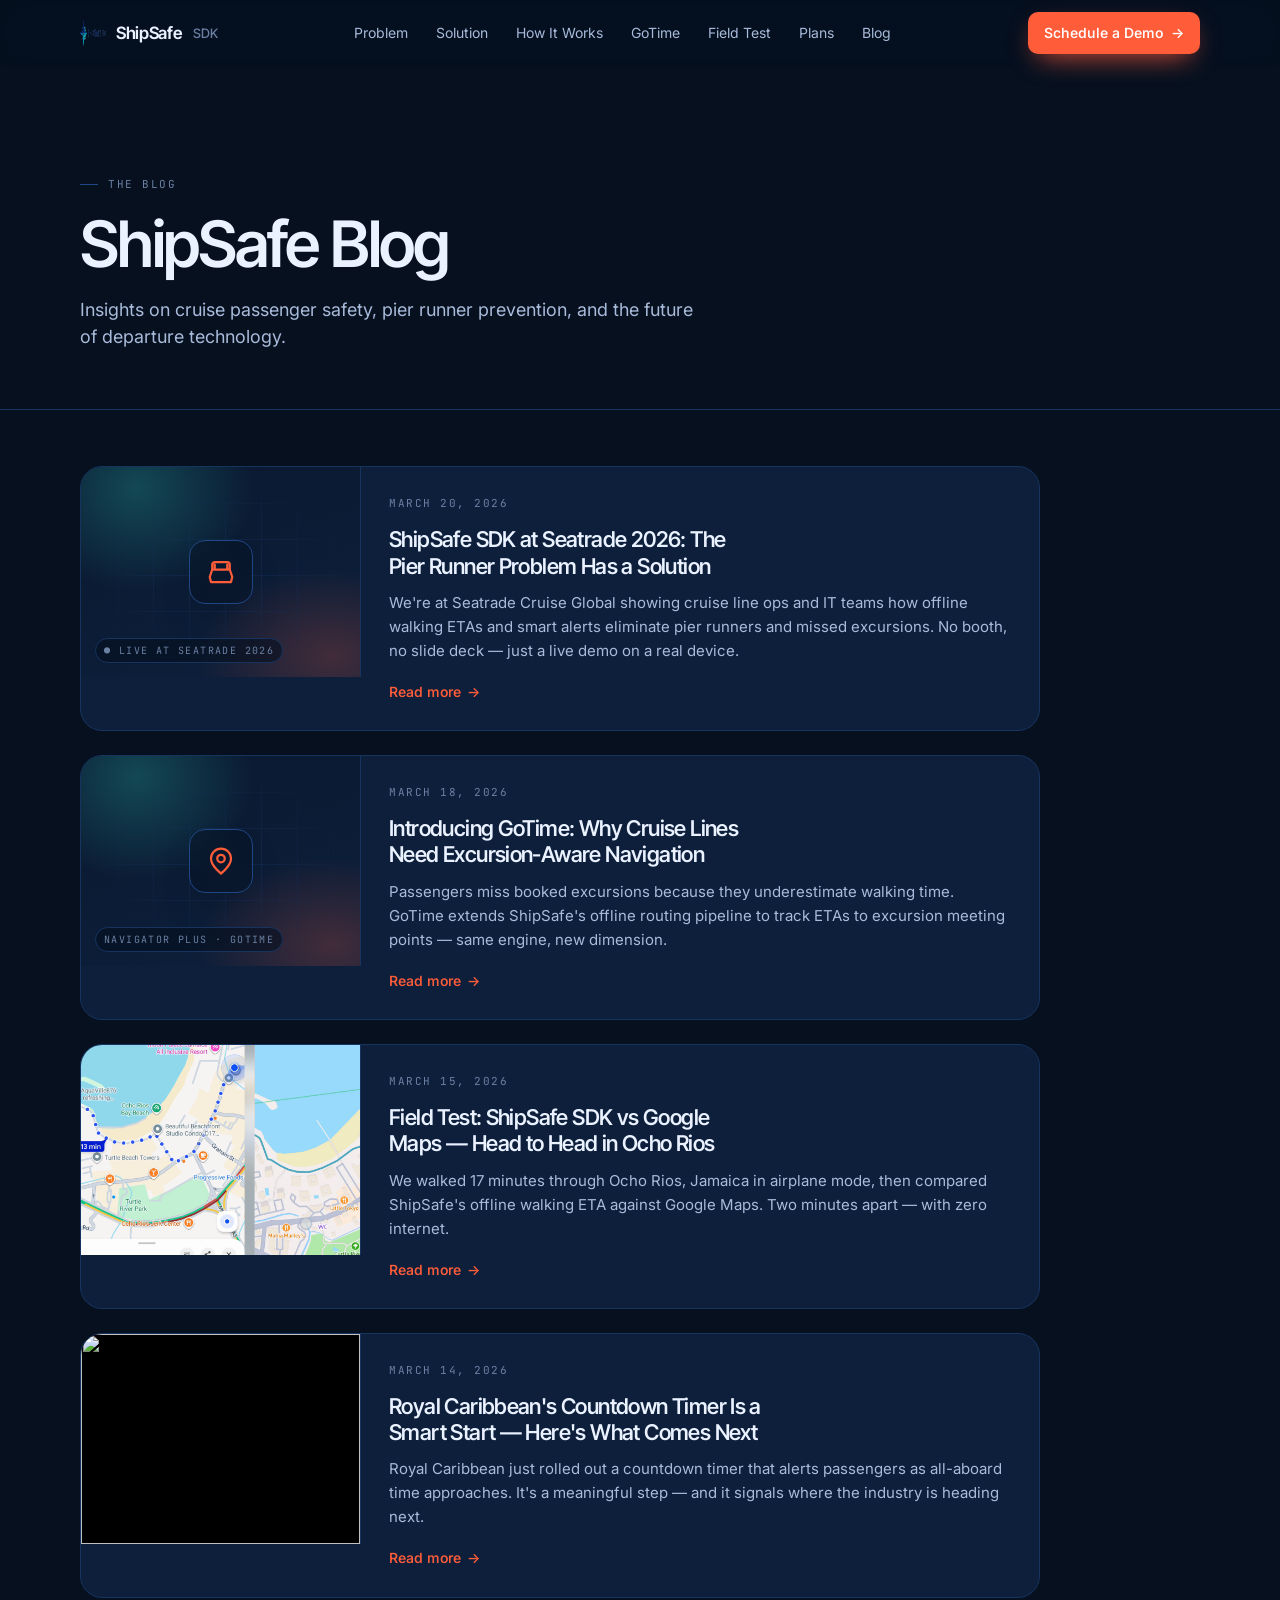
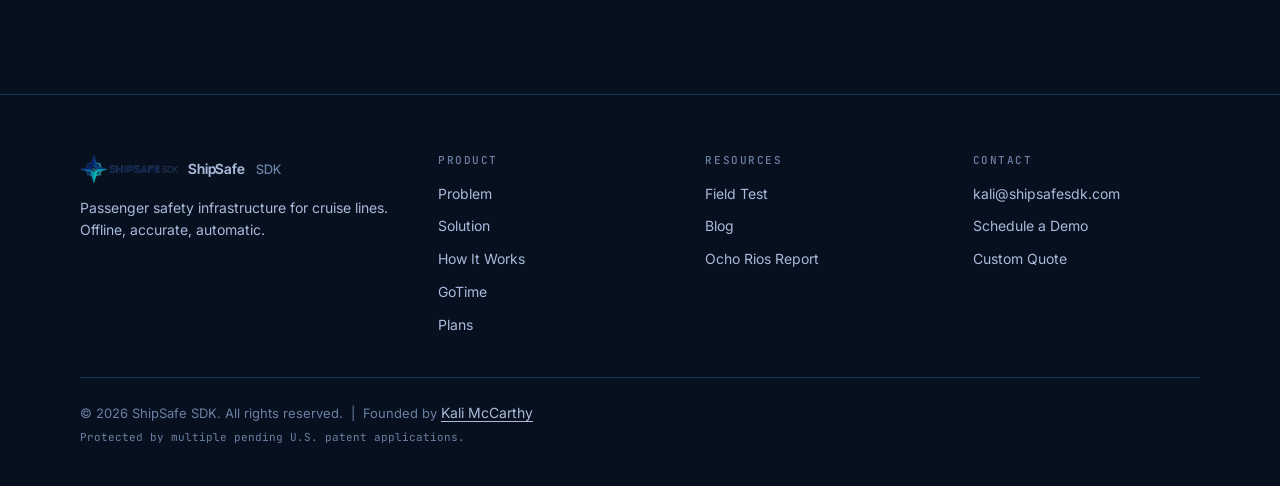
==== blog/index.html @ 8f22c8f9 "Rebrand blog to navy theme + fix post-title contrast Blog index is fully rewritten against the new p" ====
<!DOCTYPE html>
<html lang="en">
<head>
  <meta charset="UTF-8">
  <meta name="viewport" content="width=device-width, initial-scale=1.0">
  <title>Blog — ShipSafe SDK</title>
  <meta name="description" content="Insights on cruise passenger safety, pier runner prevention, and the future of cruise technology from the ShipSafe SDK team.">
  <meta property="og:title" content="ShipSafe SDK Blog">
  <meta property="og:description" content="Insights on cruise passenger safety, pier runner prevention, and the future of cruise technology.">
  <meta property="og:image" content="https://shipsafesdk.com/assets/logo.png">
  <meta property="og:url" content="https://shipsafesdk.com/blog/">
  <meta property="og:type" content="website">
  <meta property="og:site_name" content="ShipSafe SDK">
  <link rel="canonical" href="https://shipsafesdk.com/blog/">
  <meta name="robots" content="index, follow">
  <meta name="theme-color" content="#06101f">
  <link rel="icon" type="image/svg+xml" href="/assets/favicon.svg">
  <link rel="icon" type="image/png" href="/assets/favicon.png">
  <link rel="preconnect" href="https://fonts.googleapis.com">
  <link rel="preconnect" href="https://fonts.gstatic.com" crossorigin>
  <link href="https://fonts.googleapis.com/css2?family=Inter+Tight:wght@400;500;560;580;620&family=Inter:wght@400;450;500;550;600&family=JetBrains+Mono:wght@400;500&display=swap" rel="stylesheet">
  <link rel="stylesheet" href="/css/styles.css">
  <style>
    .blog-hero {
      padding: 100px 0 40px;
      border-bottom: 1px solid var(--border);
    }
    .blog-hero h1 { font-size: clamp(40px, 5vw, 64px); margin-bottom: 16px; }
    .blog-hero p { font-size: 18px; color: var(--ink-dim); max-width: 56ch; }

    .blog-grid { padding: 56px 0 96px; }
    .blog-list {
      display: flex;
      flex-direction: column;
      gap: 24px;
      max-width: 960px;
    }

    .blog-card {
      display: grid;
      grid-template-columns: 280px 1fr;
      gap: 28px;
      background: var(--bg-card);
      border: 1px solid var(--border);
      border-radius: var(--radius-xl);
      overflow: hidden;
      transition: border-color .25s ease, transform .25s ease, background .25s ease;
    }
    .blog-card:hover {
      border-color: var(--border-strong);
      background: var(--bg-card-hover);
      transform: translateY(-2px);
    }
    .blog-card-media {
      position: relative;
      aspect-ratio: 4/3;
      background: #000;
      overflow: hidden;
      border-right: 1px solid var(--border);
    }
    .blog-card-media img {
      width: 100%; height: 100%;
      object-fit: cover;
      object-position: center;
      display: block;
      transition: transform .35s ease;
    }
    .blog-card:hover .blog-card-media img { transform: scale(1.04); }

    .blog-card-media.placeholder {
      background:
        radial-gradient(60% 70% at 20% 10%, color-mix(in oklab, var(--teal) 25%, transparent), transparent 70%),
        radial-gradient(70% 60% at 90% 90%, color-mix(in oklab, var(--accent) 22%, transparent), transparent 70%),
        linear-gradient(160deg, var(--bg-elev) 0%, var(--bg-card) 100%);
      display: grid;
      place-items: center;
    }
    .blog-card-media.placeholder::before {
      content: "";
      position: absolute; inset: 0;
      background-image:
        linear-gradient(var(--border) 1px, transparent 1px),
        linear-gradient(90deg, var(--border) 1px, transparent 1px);
      background-size: 36px 36px;
      mask-image: radial-gradient(ellipse at center, #000 20%, transparent 70%);
      -webkit-mask-image: radial-gradient(ellipse at center, #000 20%, transparent 70%);
      opacity: .4;
    }
    .blog-card-media.placeholder .glyph {
      position: relative;
      width: 64px; height: 64px;
      border-radius: 16px;
      background: color-mix(in oklab, var(--bg) 40%, transparent);
      border: 1px solid var(--border-strong);
      color: var(--accent);
      display: grid; place-items: center;
      backdrop-filter: blur(8px);
      box-shadow: 0 20px 40px -20px rgba(0,0,0,.5);
    }
    .blog-card-media.placeholder .tag {
      position: absolute;
      bottom: 14px; left: 14px;
      font-family: var(--font-mono);
      font-size: 10px;
      letter-spacing: .14em;
      text-transform: uppercase;
      color: var(--ink-mute);
      background: color-mix(in oklab, var(--bg) 60%, transparent);
      padding: 4px 8px;
      border-radius: 999px;
      border: 1px solid var(--border);
      backdrop-filter: blur(6px);
    }

    .blog-card-body {
      padding: 28px 32px 28px 0;
      display: flex;
      flex-direction: column;
    }
    .blog-card-date {
      font-family: var(--font-mono);
      font-size: 11px;
      letter-spacing: .14em;
      text-transform: uppercase;
      color: var(--ink-mute);
      margin-bottom: 14px;
    }
    .blog-card h2 {
      font-size: clamp(20px, 1.7vw, 24px);
      line-height: 1.2;
      margin: 0 0 12px;
      color: var(--ink);
    }
    .blog-card h2 a {
      color: inherit;
      transition: color .15s ease;
    }
    .blog-card:hover h2 a { color: var(--ink); }
    .blog-card p {
      font-size: 15px;
      color: var(--ink-dim);
      line-height: 1.6;
      margin: 0 0 18px;
      flex: 1;
    }
    .read-more {
      display: inline-flex;
      align-items: center;
      gap: 6px;
      font-size: 14px;
      font-weight: 550;
      color: var(--accent);
      transition: gap .2s ease;
    }
    .read-more:hover { gap: 10px; }
    .read-more .arrow { transition: transform .2s; }
    .read-more:hover .arrow { transform: translateX(3px); }

    @media (max-width: 720px) {
      .blog-card { grid-template-columns: 1fr; gap: 0; }
      .blog-card-media { border-right: 0; border-bottom: 1px solid var(--border); aspect-ratio: 16/9; }
      .blog-card-body { padding: 24px; }
    }
  </style>
</head>
<body>

  <!-- Navbar -->
  <header class="nav" id="navbar">
    <div class="container nav-inner">
      <a href="/" class="brand">
        <img src="/assets/logo.png" alt="ShipSafe SDK">
        <span>ShipSafe</span><span class="sdk-tag">SDK</span>
      </a>
      <nav class="nav-links" id="navLinks">
        <a href="/#problem">Problem</a>
        <a href="/#solution">Solution</a>
        <a href="/#how-it-works">How It Works</a>
        <a href="/#gotime">GoTime</a>
        <a href="/#field-test">Field Test</a>
        <a href="/#plans">Plans</a>
        <a href="/blog/">Blog</a>
      </nav>
      <a class="btn accent nav-cta" href="mailto:kali@shipsafesdk.com?subject=ShipSafe%20SDK%20Demo%20Request">
        Schedule a Demo <span class="arrow">→</span>
      </a>
      <button class="hamburger" id="hamburger" aria-label="Toggle menu">
        <span></span><span></span><span></span>
      </button>
    </div>
  </header>

  <!-- Blog Hero -->
  <section class="blog-hero">
    <div class="container">
      <div class="eyebrow">The Blog</div>
      <h1 style="margin-top:18px;">ShipSafe Blog</h1>
      <p>Insights on cruise passenger safety, pier runner prevention, and the future of departure technology.</p>
    </div>
  </section>

  <!-- Blog Posts -->
  <section class="blog-grid">
    <div class="container">
      <div class="blog-list">

        <!-- Post 4: Seatrade -->
        <article class="blog-card">
          <a href="/blog/2026-03-20-shipsafe-at-seatrade/" class="blog-card-media placeholder" aria-hidden="true">
            <div class="glyph">
              <svg width="30" height="30" viewBox="0 0 24 24" fill="none" stroke="currentColor" stroke-width="1.8" stroke-linecap="round" stroke-linejoin="round">
                <path d="M3 16l2-6h14l2 6M5 10V6a2 2 0 012-2h10a2 2 0 012 2v4M3 16l1 4h16l1-4M7 10v-4M17 10v-4"/>
              </svg>
            </div>
            <span class="tag">● Live at Seatrade 2026</span>
          </a>
          <div class="blog-card-body">
            <div class="blog-card-date">March 20, 2026</div>
            <h2><a href="/blog/2026-03-20-shipsafe-at-seatrade/">ShipSafe SDK at Seatrade 2026: The Pier Runner Problem Has a Solution</a></h2>
            <p>We're at Seatrade Cruise Global showing cruise line ops and IT teams how offline walking ETAs and smart alerts eliminate pier runners and missed excursions. No booth, no slide deck — just a live demo on a real device.</p>
            <a href="/blog/2026-03-20-shipsafe-at-seatrade/" class="read-more">Read more <span class="arrow">→</span></a>
          </div>
        </article>

        <!-- Post 3: GoTime -->
        <article class="blog-card">
          <a href="/blog/2026-03-18-introducing-gotime/" class="blog-card-media placeholder" aria-hidden="true">
            <div class="glyph">
              <svg width="30" height="30" viewBox="0 0 24 24" fill="none" stroke="currentColor" stroke-width="1.8" stroke-linecap="round" stroke-linejoin="round">
                <circle cx="12" cy="10" r="3"/>
                <path d="M12 2a8 8 0 00-8 8c0 6 8 12 8 12s8-6 8-12a8 8 0 00-8-8z"/>
              </svg>
            </div>
            <span class="tag">Navigator Plus · GoTime</span>
          </a>
          <div class="blog-card-body">
            <div class="blog-card-date">March 18, 2026</div>
            <h2><a href="/blog/2026-03-18-introducing-gotime/">Introducing GoTime: Why Cruise Lines Need Excursion-Aware Navigation</a></h2>
            <p>Passengers miss booked excursions because they underestimate walking time. GoTime extends ShipSafe's offline routing pipeline to track ETAs to excursion meeting points — same engine, new dimension.</p>
            <a href="/blog/2026-03-18-introducing-gotime/" class="read-more">Read more <span class="arrow">→</span></a>
          </div>
        </article>

        <!-- Post 2: Ocho Rios Field Test -->
        <article class="blog-card">
          <a href="/blog/2026-03-15-field-test-ocho-rios/" class="blog-card-media" aria-hidden="true">
            <img src="/assets/field-test/side_by_side_comparison.png" alt="" loading="lazy">
          </a>
          <div class="blog-card-body">
            <div class="blog-card-date">March 15, 2026</div>
            <h2><a href="/blog/2026-03-15-field-test-ocho-rios/">Field Test: ShipSafe SDK vs Google Maps — Head to Head in Ocho Rios</a></h2>
            <p>We walked 17 minutes through Ocho Rios, Jamaica in airplane mode, then compared ShipSafe's offline walking ETA against Google Maps. Two minutes apart — with zero internet.</p>
            <a href="/blog/2026-03-15-field-test-ocho-rios/" class="read-more">Read more <span class="arrow">→</span></a>
          </div>
        </article>

        <!-- Post 1: Royal Caribbean -->
        <article class="blog-card">
          <a href="/blog/2026-03-14-royal-caribbean-countdown-timer/" class="blog-card-media" aria-hidden="true">
            <img src="/blog/2026-03-14-royal-caribbean-countdown-timer/Shipsafe_Royal_Caribbean_Blog.png" alt="" loading="lazy">
          </a>
          <div class="blog-card-body">
            <div class="blog-card-date">March 14, 2026</div>
            <h2><a href="/blog/2026-03-14-royal-caribbean-countdown-timer/">Royal Caribbean's Countdown Timer Is a Smart Start — Here's What Comes Next</a></h2>
            <p>Royal Caribbean just rolled out a countdown timer that alerts passengers as all-aboard time approaches. It's a meaningful step — and it signals where the industry is heading next.</p>
            <a href="/blog/2026-03-14-royal-caribbean-countdown-timer/" class="read-more">Read more <span class="arrow">→</span></a>
          </div>
        </article>

      </div>
    </div>
  </section>

  <!-- Footer -->
  <footer class="footer">
    <div class="container">
      <div class="footer-inner">
        <div class="footer-brand">
          <a class="brand" href="/">
            <img src="/assets/logo.png" alt="ShipSafe SDK">
            <span>ShipSafe</span><span class="sdk-tag">SDK</span>
          </a>
          <p>Passenger safety infrastructure for cruise lines. Offline, accurate, automatic.</p>
        </div>
        <div>
          <h4>Product</h4>
          <ul>
            <li><a href="/#problem">Problem</a></li>
            <li><a href="/#solution">Solution</a></li>
            <li><a href="/#how-it-works">How It Works</a></li>
            <li><a href="/#gotime">GoTime</a></li>
            <li><a href="/#plans">Plans</a></li>
          </ul>
        </div>
        <div>
          <h4>Resources</h4>
          <ul>
            <li><a href="/#field-test">Field Test</a></li>
            <li><a href="/blog/">Blog</a></li>
            <li><a href="/blog/2026-03-15-field-test-ocho-rios/">Ocho Rios Report</a></li>
          </ul>
        </div>
        <div>
          <h4>Contact</h4>
          <ul>
            <li><a href="mailto:kali@shipsafesdk.com">kali@shipsafesdk.com</a></li>
            <li><a href="mailto:kali@shipsafesdk.com?subject=ShipSafe%20SDK%20Demo%20Request">Schedule a Demo</a></li>
            <li><a href="mailto:kali@shipsafesdk.com?subject=ShipSafe%20SDK%20Custom%20Quote%20Request">Custom Quote</a></li>
          </ul>
        </div>
      </div>
      <div class="footer-bottom">
        <span>© 2026 ShipSafe SDK. All rights reserved. &nbsp;|&nbsp; Founded by <a href="mailto:kali@shipsafesdk.com" style="color:var(--ink-dim); text-decoration:underline; text-underline-offset:3px;">Kali McCarthy</a></span>
        <span class="mono" style="font-size:11px;">Protected by multiple pending U.S. patent applications.</span>
      </div>
    </div>
  </footer>

  <script>
    const hamburger = document.getElementById('hamburger');
    const navLinks = document.getElementById('navLinks');
    if (hamburger) {
      hamburger.addEventListener('click', () => {
        hamburger.classList.toggle('active');
        navLinks.classList.toggle('open');
      });
    }
    const nav = document.getElementById('navbar');
    window.addEventListener('scroll', () => {
      if (nav) nav.classList.toggle('scrolled', window.scrollY > 8);
    }, { passive: true });
  </script>
</body>
</html>
---- css/styles.css ----
/* ============================================
   ShipSafe SDK — navy theme, single production palette
   ============================================ */

:root {
  --bg: #06101f;
  --bg-elev: #0a1930;
  --bg-card: #0d1f3b;
  --bg-card-hover: #10264a;
  --border: #173461;
  --border-strong: #1f4784;
  --ink: #eaf1ff;
  --ink-dim: #a9bbda;
  --ink-mute: #6b80a3;
  --accent: #ff5c3a;
  --accent-soft: #ff5c3a22;
  --navy: #0b1f3a;
  --navy-2: #123563;
  --teal: #2dd4bf;
  --teal-2: #0d9488;
  --good: #84cc16;
  --warn: #facc15;
  --bad:  #ef4444;

  --radius-sm: 6px;
  --radius: 10px;
  --radius-lg: 16px;
  --radius-xl: 22px;

  --container: 1200px;
  --gutter: clamp(20px, 4vw, 40px);

  --font-display: 'Inter Tight', Inter, system-ui, sans-serif;
  --font-ui: 'Inter', system-ui, -apple-system, sans-serif;
  --font-mono: 'JetBrains Mono', ui-monospace, Menlo, monospace;
}

*, *::before, *::after { box-sizing: border-box; }
html, body { margin: 0; padding: 0; }
html { scroll-behavior: smooth; }

body {
  font-family: var(--font-ui);
  background: var(--bg);
  color: var(--ink);
  font-size: 16px;
  line-height: 1.55;
  -webkit-font-smoothing: antialiased;
  text-rendering: optimizeLegibility;
  overflow-x: hidden;
}

img { max-width: 100%; display: block; }
a { color: inherit; text-decoration: none; }
button { font: inherit; cursor: pointer; border: 0; background: none; color: inherit; }

.container {
  max-width: var(--container);
  margin: 0 auto;
  padding: 0 var(--gutter);
}

/* ========== Typography ========== */
.eyebrow {
  font-family: var(--font-mono);
  font-size: 11px;
  letter-spacing: 0.14em;
  text-transform: uppercase;
  color: var(--ink-mute);
  display: inline-flex;
  align-items: center;
  gap: 10px;
}
.eyebrow::before {
  content: "";
  width: 18px;
  height: 1px;
  background: var(--border-strong);
}

h1, h2, h3, h4 {
  font-family: var(--font-display);
  font-weight: 560;
  letter-spacing: -0.02em;
  margin: 0;
  line-height: 1.04;
  text-wrap: balance;
  color: var(--ink);
}
h1 { font-size: clamp(40px, 5.6vw, 78px); letter-spacing: -0.035em; font-weight: 580; }
h2 { font-size: clamp(32px, 3.8vw, 52px); letter-spacing: -0.028em; }
h3 { font-size: clamp(20px, 1.8vw, 24px); letter-spacing: -0.015em; font-weight: 560; }
p  { color: var(--ink-dim); }

.mono { font-family: var(--font-mono); }

/* ========== Nav ========== */
.nav {
  position: sticky; top: 0;
  z-index: 100;
  background: color-mix(in oklab, var(--bg) 80%, transparent);
  backdrop-filter: saturate(1.4) blur(14px);
  -webkit-backdrop-filter: saturate(1.4) blur(14px);
  border-bottom: 1px solid transparent;
  transition: border-color .25s;
}
.nav.scrolled { border-bottom-color: var(--border); }
.nav-inner {
  display: flex; align-items: center; justify-content: space-between;
  height: 66px;
  gap: 24px;
}
.brand {
  display: flex; align-items: center; gap: 10px;
  font-family: var(--font-display);
  font-weight: 620;
  letter-spacing: -0.02em;
  font-size: 17px;
  color: var(--ink);
}
.brand img { width: 26px; height: 26px; }
.brand .sdk-tag {
  color: var(--ink-mute);
  font-weight: 500;
  font-size: 13px;
  padding-left: 2px;
}
.nav-links {
  display: flex; align-items: center; gap: 28px;
  font-size: 14px;
  color: var(--ink-dim);
}
.nav-links a { transition: color .15s; }
.nav-links a:hover { color: var(--ink); }

/* Hamburger */
.hamburger {
  display: none;
  flex-direction: column;
  gap: 5px;
  padding: 4px;
  z-index: 1001;
}
.hamburger span {
  display: block;
  width: 24px;
  height: 2px;
  background: var(--ink);
  transition: all 0.3s ease;
}
.hamburger.active span:nth-child(1) { transform: rotate(45deg) translate(5px, 5px); }
.hamburger.active span:nth-child(2) { opacity: 0; }
.hamburger.active span:nth-child(3) { transform: rotate(-45deg) translate(5px, -5px); }

@media (max-width: 820px) {
  .nav-links {
    position: fixed;
    top: 0;
    right: -100%;
    width: 280px;
    height: 100vh;
    background: var(--bg-elev);
    border-left: 1px solid var(--border);
    flex-direction: column;
    align-items: flex-start;
    padding: 80px 28px 32px;
    gap: 22px;
    transition: right 0.3s ease;
    z-index: 1001;
    font-size: 17px;
  }
  .nav-links.open { right: 0; }
  .nav-cta { display: none; }
  .hamburger { display: flex; }
}

/* Button */
.btn {
  display: inline-flex; align-items: center; gap: 8px;
  padding: 10px 16px;
  border-radius: var(--radius);
  font-size: 14px;
  font-weight: 550;
  background: var(--ink);
  color: var(--bg);
  transition: transform .15s, box-shadow .15s, background .15s;
  white-space: nowrap;
}
.btn:hover { transform: translateY(-1px); }
.btn.accent {
  background: var(--accent);
  color: #fff;
  box-shadow: 0 10px 28px -10px var(--accent);
}
.btn.accent:hover { box-shadow: 0 14px 36px -12px var(--accent); }
.btn.ghost {
  background: transparent;
  color: var(--ink);
  border: 1px solid var(--border-strong);
}
.btn.ghost:hover { background: var(--bg-card); }
.btn.lg { padding: 14px 22px; font-size: 15px; border-radius: 12px; }
.btn .arrow { transition: transform .2s; }
.btn:hover .arrow { transform: translateX(3px); }

/* ========== Hero ========== */
.hero {
  position: relative;
  padding: 80px 0 100px;
  overflow: hidden;
}
.hero-bg {
  position: absolute; inset: 0;
  pointer-events: none;
  z-index: 0;
  overflow: hidden;
}
.hero-bg::before {
  content: "";
  position: absolute;
  inset: -20%;
  background:
    radial-gradient(60% 50% at 80% 20%, color-mix(in oklab, var(--accent) 18%, transparent), transparent 70%),
    radial-gradient(50% 60% at 10% 80%, color-mix(in oklab, var(--teal) 14%, transparent), transparent 70%);
  filter: blur(10px);
  opacity: .7;
}
.hero-bg .grid {
  position: absolute; inset: 0;
  background-image:
    linear-gradient(var(--border) 1px, transparent 1px),
    linear-gradient(90deg, var(--border) 1px, transparent 1px);
  background-size: 72px 72px;
  mask-image: radial-gradient(ellipse at center, #000 20%, transparent 70%);
  -webkit-mask-image: radial-gradient(ellipse at center, #000 20%, transparent 70%);
  opacity: .45;
}

.hero-inner {
  position: relative; z-index: 1;
  display: grid;
  grid-template-columns: 1.05fr 1fr;
  gap: 60px;
  align-items: center;
}
@media (max-width: 960px) {
  .hero-inner { grid-template-columns: 1fr; gap: 40px; }
}

.hero h1 .accent-word { color: var(--accent); }
.hero h1 .gradient-word {
  background: linear-gradient(92deg, var(--ink), color-mix(in oklab, var(--ink) 55%, var(--accent)));
  -webkit-background-clip: text;
  background-clip: text;
  color: transparent;
}
.hero-sub {
  font-size: clamp(16px, 1.3vw, 18px);
  color: var(--ink-dim);
  margin: 22px 0 32px;
  max-width: 52ch;
}
.hero-cta {
  display: flex; gap: 12px; flex-wrap: wrap;
}
.hero-meta {
  margin-top: 32px;
  display: flex; align-items: center; gap: 18px;
  font-size: 13px;
  color: var(--ink-mute);
  flex-wrap: wrap;
}
.hero-meta .dot {
  width: 6px; height: 6px; border-radius: 50%;
  background: var(--good);
  box-shadow: 0 0 0 4px color-mix(in oklab, var(--good) 25%, transparent);
  animation: pulse 2s ease-in-out infinite;
}
@keyframes pulse { 0%,100% { opacity: 1; } 50% { opacity: .4; } }

/* Hero phone widget */
.hero-device {
  position: relative;
  justify-self: end;
  width: 100%;
  max-width: 460px;
  aspect-ratio: 9 / 18;
}
@media (max-width: 960px) {
  .hero-device { justify-self: center; max-width: 380px; }
}
.phone {
  position: absolute; inset: 0;
  background: #0c0d11;
  border-radius: 44px;
  border: 1px solid var(--border-strong);
  padding: 14px;
  box-shadow:
    0 60px 120px -30px rgba(0,0,0,.6),
    0 30px 60px -20px rgba(255, 92, 58, .15),
    inset 0 0 0 1px rgba(255,255,255,.03);
  overflow: hidden;
}
.phone::after {
  content: "";
  position: absolute;
  top: 22px; left: 50%;
  transform: translateX(-50%);
  width: 110px; height: 26px;
  background: #000;
  border-radius: 14px;
  z-index: 5;
}
.phone-screen {
  position: absolute;
  inset: 14px;
  border-radius: 32px;
  background: linear-gradient(180deg, #0c1420 0%, #0a0f1a 100%);
  overflow: hidden;
  color: #eaf1ff;
  font-size: 13px;
}
.phone-statusbar {
  display: flex; justify-content: space-between; align-items: center;
  padding: 14px 28px 0;
  font-size: 12px;
  font-weight: 600;
  color: #eaf1ff;
}
.phone-statusbar .icons {
  display: inline-flex; gap: 6px; align-items: center;
  font-size: 11px;
  opacity: .9;
}
.phone-header {
  padding: 38px 22px 18px;
  display: flex;
  justify-content: space-between;
  align-items: center;
}
.phone-title { font-size: 18px; font-weight: 650; letter-spacing: -0.01em; }
.phone-pill {
  font-family: var(--font-mono);
  font-size: 10px;
  letter-spacing: .12em;
  text-transform: uppercase;
  padding: 5px 10px;
  border-radius: 999px;
  background: rgba(132, 204, 22, .15);
  color: #a3e635;
  border: 1px solid rgba(132, 204, 22, .3);
}
.phone-pill.warn {
  background: rgba(250, 204, 21, .15);
  color: #facc15;
  border-color: rgba(250, 204, 21, .3);
}
.phone-pill.bad {
  background: rgba(239, 68, 68, .18);
  color: #fca5a5;
  border-color: rgba(239, 68, 68, .35);
}

.eta-card {
  margin: 8px 22px 18px;
  padding: 22px;
  background: linear-gradient(160deg, rgba(255,255,255,.04), rgba(255,255,255,.01));
  border: 1px solid rgba(255,255,255,.08);
  border-radius: 22px;
  position: relative;
  overflow: hidden;
}
.eta-card::before {
  content: "";
  position: absolute;
  inset: 0;
  background: radial-gradient(120% 80% at 100% 0%, rgba(45, 212, 191, .18), transparent 60%);
  pointer-events: none;
}
.eta-label {
  font-family: var(--font-mono);
  font-size: 10px;
  letter-spacing: .18em;
  text-transform: uppercase;
  color: #a9bbda;
  margin-bottom: 10px;
}
.eta-value {
  font-family: var(--font-display);
  font-size: 58px;
  font-weight: 600;
  letter-spacing: -0.04em;
  line-height: 1;
  display: flex;
  align-items: baseline;
  gap: 6px;
}
.eta-value .unit {
  font-size: 20px;
  color: #a9bbda;
  font-weight: 500;
  letter-spacing: 0;
}
.eta-ship {
  margin-top: 18px;
  display: flex;
  align-items: center;
  justify-content: space-between;
  padding-top: 14px;
  border-top: 1px solid rgba(255,255,255,.06);
}
.eta-ship .name { font-size: 13px; font-weight: 600; }
.eta-ship .departs { font-size: 11px; color: #a9bbda; font-family: var(--font-mono); letter-spacing: .04em; }

.progress-track {
  margin: 22px 22px 0;
  height: 6px;
  background: rgba(255,255,255,.06);
  border-radius: 999px;
  position: relative;
  overflow: hidden;
}
.progress-fill {
  position: absolute;
  left: 0; top: 0; bottom: 0;
  width: 35%;
  background: linear-gradient(90deg, #2dd4bf, #84cc16);
  border-radius: 999px;
  transition: width .6s ease, background .6s;
}

.phone-route {
  margin: 22px 22px 0;
  padding: 14px 16px;
  background: rgba(255,255,255,.03);
  border: 1px solid rgba(255,255,255,.06);
  border-radius: 14px;
  display: flex;
  gap: 14px;
  align-items: center;
  font-size: 12px;
  color: #a9bbda;
}
.phone-route svg { flex-shrink: 0; }
.phone-route .step-name { color: #eaf1ff; font-weight: 550; font-size: 13px; display: block; }

.phone-footer {
  position: absolute;
  bottom: 14px;
  left: 22px; right: 22px;
  display: flex;
  gap: 10px;
  font-size: 11px;
  color: #a9bbda;
  font-family: var(--font-mono);
  letter-spacing: .08em;
  justify-content: space-between;
  text-transform: uppercase;
}

/* Floating SDK chips */
.hero-chip {
  position: absolute;
  background: var(--bg-card);
  border: 1px solid var(--border-strong);
  border-radius: 12px;
  padding: 12px 14px;
  font-family: var(--font-mono);
  font-size: 12px;
  color: var(--ink-dim);
  box-shadow: 0 16px 40px -16px rgba(0,0,0,.5);
  backdrop-filter: blur(8px);
}
.hero-chip .dot {
  display: inline-block;
  width: 7px; height: 7px; border-radius: 50%;
  background: var(--good);
  margin-right: 8px;
  vertical-align: middle;
}
.hero-chip.c1 { top: 6%; left: -14%; animation: float1 7s ease-in-out infinite; }
.hero-chip.c2 { bottom: 14%; right: -12%; animation: float2 8s ease-in-out infinite; }
@media (max-width: 960px) {
  .hero-chip.c1 { left: -4%; top: -4%; }
  .hero-chip.c2 { right: -4%; bottom: 0; }
}
@media (max-width: 560px) {
  .hero-chip { display: none; }
}
@keyframes float1 { 0%,100% { transform: translateY(0); } 50% { transform: translateY(-10px); } }
@keyframes float2 { 0%,100% { transform: translateY(0); } 50% { transform: translateY(12px); } }

/* ========== Trust strip ========== */
.trust {
  padding: 40px 0;
  border-top: 1px solid var(--border);
  border-bottom: 1px solid var(--border);
}
.trust-inner {
  display: flex; align-items: center; gap: 40px;
  flex-wrap: wrap;
  justify-content: space-between;
  color: var(--ink-mute);
  font-size: 13px;
}
.trust-label {
  font-family: var(--font-mono);
  font-size: 11px;
  letter-spacing: .14em;
  text-transform: uppercase;
}
.trust-items {
  display: flex; gap: 36px; flex-wrap: wrap;
  font-family: var(--font-display);
  font-weight: 500;
  letter-spacing: -0.01em;
  color: var(--ink-dim);
}

/* ========== Sections ========== */
.section {
  padding: 120px 0;
  position: relative;
}

.section-head {
  display: grid;
  grid-template-columns: 1fr 1fr;
  gap: 60px;
  align-items: end;
  margin-bottom: 56px;
}
.section-head.center {
  grid-template-columns: 1fr;
  text-align: center;
  justify-items: center;
  gap: 18px;
}
.section-head p { font-size: 17px; max-width: 58ch; }
@media (max-width: 820px) {
  .section-head { grid-template-columns: 1fr; gap: 16px; }
}

/* ========== Stats ========== */
.stats {
  display: grid;
  grid-template-columns: repeat(5, 1fr);
  gap: 14px;
}
@media (max-width: 1080px) { .stats { grid-template-columns: repeat(3, 1fr); } }
@media (max-width: 640px)  { .stats { grid-template-columns: 1fr 1fr; } }

.stat-card {
  padding: 28px 22px 24px;
  background: var(--bg-card);
  border: 1px solid var(--border);
  border-radius: var(--radius-lg);
  transition: border-color .2s, transform .2s, background .2s;
  position: relative;
  overflow: hidden;
}
.stat-card:hover {
  border-color: var(--border-strong);
  background: var(--bg-card-hover);
  transform: translateY(-2px);
}
.stat-card::before {
  content: "";
  position: absolute;
  top: 0; left: 0;
  width: 40px; height: 2px;
  background: var(--accent);
  transform-origin: left;
  transform: scaleX(.3);
  transition: transform .3s;
}
.stat-card:hover::before { transform: scaleX(1); }

.stat-num {
  font-family: var(--font-display);
  font-size: clamp(32px, 3vw, 44px);
  font-weight: 580;
  letter-spacing: -0.04em;
  line-height: 1;
  color: var(--ink);
  margin-bottom: 14px;
}
.stat-label {
  font-family: var(--font-mono);
  font-size: 11px;
  letter-spacing: .14em;
  text-transform: uppercase;
  color: var(--ink-mute);
  margin-bottom: 14px;
}
.stat-desc { font-size: 13px; line-height: 1.5; color: var(--ink-dim); margin: 0; }

/* ========== Solution / feature grid ========== */
.features {
  display: grid;
  grid-template-columns: repeat(3, 1fr);
  gap: 1px;
  background: var(--border);
  border: 1px solid var(--border);
  border-radius: var(--radius-lg);
  overflow: hidden;
}
@media (max-width: 920px) { .features { grid-template-columns: 1fr 1fr; } }
@media (max-width: 600px) { .features { grid-template-columns: 1fr; } }

.feature {
  background: var(--bg);
  padding: 36px 30px;
  transition: background .2s;
  position: relative;
}
.feature:hover { background: var(--bg-card); }
.feature-icon {
  width: 38px; height: 38px;
  border-radius: 10px;
  background: var(--accent-soft);
  color: var(--accent);
  display: grid; place-items: center;
  margin-bottom: 20px;
}
.feature-icon svg { width: 20px; height: 20px; }
.feature h3 { margin-bottom: 10px; }
.feature p { font-size: 14.5px; margin: 0; }

.badge-pill {
  display: inline-flex;
  align-items: center;
  gap: 6px;
  font-family: var(--font-mono);
  font-size: 10px;
  letter-spacing: .14em;
  text-transform: uppercase;
  color: var(--accent);
  background: var(--accent-soft);
  padding: 5px 10px;
  border-radius: 999px;
  border: 1px solid color-mix(in oklab, var(--accent) 35%, transparent);
}

/* ========== Steps ========== */
.steps {
  display: grid;
  grid-template-columns: repeat(4, 1fr);
  gap: 1px;
  background: var(--border);
  border: 1px solid var(--border);
  border-radius: var(--radius-lg);
  overflow: hidden;
}
@media (max-width: 920px) { .steps { grid-template-columns: 1fr 1fr; } }
@media (max-width: 540px) { .steps { grid-template-columns: 1fr; } }

.step {
  background: var(--bg);
  padding: 32px 26px 28px;
  position: relative;
  min-height: 220px;
  transition: background .2s;
}
.step:hover { background: var(--bg-card); }
.step-num {
  font-family: var(--font-mono);
  font-size: 12px;
  color: var(--ink-mute);
  letter-spacing: .14em;
  margin-bottom: 40px;
}
.step h3 { margin-bottom: 10px; }
.step p { font-size: 14px; margin: 0; }

/* ========== GoTime ========== */
.gotime {
  background: linear-gradient(180deg, var(--bg) 0%, var(--bg-elev) 100%);
  border-top: 1px solid var(--border);
  border-bottom: 1px solid var(--border);
}
.gotime-inner {
  display: grid;
  grid-template-columns: 1fr 1fr;
  gap: 60px;
  align-items: center;
}
@media (max-width: 920px) { .gotime-inner { grid-template-columns: 1fr; } }

.feature-list {
  display: flex; flex-direction: column; gap: 20px;
  margin-top: 32px;
}
.feature-list .item {
  display: grid;
  grid-template-columns: 36px 1fr;
  gap: 16px;
  padding: 14px 0;
  border-top: 1px solid var(--border);
}
.feature-list .item:first-child { border-top: 0; padding-top: 0; }
.feature-list .item h3 { font-size: 16px; margin: 0 0 4px; }
.feature-list .item p { font-size: 14px; margin: 0; }
.feature-list .icon {
  width: 32px; height: 32px;
  border-radius: 8px;
  background: var(--accent-soft);
  color: var(--accent);
  display: grid; place-items: center;
}

.gotime-demo {
  background: var(--bg-card);
  border: 1px solid var(--border-strong);
  border-radius: var(--radius-xl);
  padding: 26px;
  box-shadow: 0 40px 80px -30px rgba(0,0,0,.4);
  position: relative;
}
.gotime-demo::before {
  content: "";
  position: absolute; inset: -1px;
  border-radius: inherit;
  padding: 1px;
  background: linear-gradient(135deg, var(--accent) 0%, transparent 40%, var(--teal) 100%);
  -webkit-mask: linear-gradient(#000 0 0) content-box, linear-gradient(#000 0 0);
  -webkit-mask-composite: xor;
          mask-composite: exclude;
  pointer-events: none;
  opacity: .25;
}
.gotime-demo-head {
  display: flex; align-items: center; justify-content: space-between;
  margin-bottom: 18px;
}
.gotime-demo-head .time {
  font-family: var(--font-mono);
  font-size: 13px;
  color: var(--ink);
  letter-spacing: .05em;
}
.gotime-demo-head .title {
  font-size: 13px;
  color: var(--ink-dim);
}
.dest {
  padding: 18px;
  border-radius: 14px;
  border: 1px solid var(--border);
  margin-bottom: 10px;
  display: grid;
  grid-template-columns: 1fr auto;
  align-items: center;
  gap: 14px;
  transition: border-color .3s, background .3s;
  background: var(--bg-elev);
}
.dest.pier { border-color: color-mix(in oklab, var(--good) 40%, transparent); }
.dest.warn { border-color: color-mix(in oklab, var(--warn) 40%, transparent); background: color-mix(in oklab, var(--warn) 6%, var(--bg-elev)); }
.dest.go   { border-color: color-mix(in oklab, var(--accent) 50%, transparent); background: color-mix(in oklab, var(--accent) 6%, var(--bg-elev)); }

.dest .dest-name { font-weight: 560; font-size: 15px; color: var(--ink); }
.dest .dest-meta { font-size: 12px; color: var(--ink-mute); font-family: var(--font-mono); letter-spacing: .04em; margin-top: 3px; }
.dest .status {
  font-family: var(--font-mono);
  font-size: 10px;
  letter-spacing: .14em;
  text-transform: uppercase;
  padding: 5px 10px;
  border-radius: 999px;
  display: inline-block;
  margin-bottom: 4px;
}
.dest .eta-min {
  font-family: var(--font-display);
  font-size: 22px;
  font-weight: 600;
  letter-spacing: -0.02em;
  color: var(--ink);
  text-align: right;
}
.dest.pier .status { background: rgba(132,204,22,.15); color: #a3e635; }
.dest.warn .status { background: rgba(250,204,21,.15); color: #facc15; }
.dest.go   .status { background: rgba(255,92,58,.15); color: var(--accent); }
.gotime-demo-foot {
  margin-top: 14px;
  font-size: 11px;
  color: var(--ink-mute);
  font-family: var(--font-mono);
  letter-spacing: .08em;
  display: flex;
  justify-content: space-between;
}

/* ========== Field test ========== */
.field-hero {
  position: relative;
  border-radius: var(--radius-xl);
  overflow: hidden;
  background:
    radial-gradient(60% 60% at 20% 20%, color-mix(in oklab, var(--teal) 14%, transparent), transparent 70%),
    radial-gradient(60% 60% at 85% 80%, color-mix(in oklab, var(--accent) 12%, transparent), transparent 70%),
    var(--bg-card);
  border: 1px solid var(--border);
  margin-bottom: 28px;
}
.field-hero-banner {
  padding: 32px;
  display: grid;
  grid-template-columns: auto 1fr;
  gap: 28px;
  align-items: center;
}
@media (max-width: 820px) {
  .field-hero-banner { grid-template-columns: 1fr; padding: 22px; gap: 18px; }
}
.field-hero-img {
  width: 320px;
  max-width: 100%;
  aspect-ratio: 4/3;
  border-radius: 14px;
  overflow: hidden;
  border: 1px solid var(--border);
  background: #000;
  padding: 0;
  position: relative;
  display: block;
  transition: transform .25s ease, border-color .25s ease, box-shadow .25s ease;
}
.field-hero-img.zoomable { cursor: zoom-in; }
.field-hero-img.zoomable:hover,
.field-hero-img.zoomable:focus-visible {
  transform: translateY(-2px);
  border-color: var(--border-strong);
  box-shadow: 0 20px 48px -20px rgba(45, 212, 191, .25);
  outline: none;
}
.field-hero-img img {
  width: 100%; height: 100%;
  object-fit: cover;
  object-position: center;
  transition: transform .35s ease;
}
.field-hero-img.zoomable:hover img,
.field-hero-img.zoomable:focus-visible img { transform: scale(1.04); }

.zoom-hint {
  position: absolute;
  bottom: 10px;
  right: 10px;
  display: inline-flex;
  align-items: center;
  gap: 6px;
  padding: 6px 10px;
  border-radius: 999px;
  background: color-mix(in oklab, var(--bg) 70%, transparent);
  backdrop-filter: blur(8px);
  -webkit-backdrop-filter: blur(8px);
  border: 1px solid var(--border-strong);
  color: var(--ink);
  font-family: var(--font-mono);
  font-size: 10px;
  letter-spacing: .12em;
  text-transform: uppercase;
  opacity: 0;
  transform: translateY(4px);
  transition: opacity .2s ease, transform .2s ease;
  pointer-events: none;
}
.field-hero-img.zoomable:hover .zoom-hint,
.field-hero-img.zoomable:focus-visible .zoom-hint,
.field-hero-img.zoomable:active .zoom-hint {
  opacity: 1;
  transform: translateY(0);
}
@media (hover: none) {
  .zoom-hint { opacity: 1; transform: translateY(0); }
}

/* ========== Lightbox ========== */
.lightbox {
  position: fixed;
  inset: 0;
  z-index: 500;
  display: none;
  align-items: center;
  justify-content: center;
  padding: clamp(20px, 5vw, 60px);
}
.lightbox.open {
  display: flex;
  animation: lightboxFadeIn .2s ease;
}
.lightbox-backdrop {
  position: absolute;
  inset: 0;
  background: color-mix(in oklab, var(--bg) 92%, black);
  backdrop-filter: blur(14px) saturate(1.2);
  -webkit-backdrop-filter: blur(14px) saturate(1.2);
}
.lightbox-close {
  position: absolute;
  top: 20px;
  right: 20px;
  z-index: 2;
  display: inline-flex;
  align-items: center;
  gap: 8px;
  padding: 10px 14px;
  border-radius: var(--radius);
  background: var(--bg-card);
  border: 1px solid var(--border-strong);
  color: var(--ink);
  font-family: var(--font-mono);
  font-size: 11px;
  letter-spacing: .14em;
  text-transform: uppercase;
  cursor: pointer;
  transition: background .15s, border-color .15s, transform .15s;
}
.lightbox-close:hover {
  background: var(--bg-card-hover);
  border-color: var(--accent);
  transform: translateY(-1px);
}
.lightbox-figure {
  position: relative;
  z-index: 1;
  max-width: 100%;
  max-height: 100%;
  display: flex;
  flex-direction: column;
  align-items: center;
  gap: 16px;
  animation: lightboxZoomIn .25s cubic-bezier(.2, .9, .3, 1);
}
.lightbox-figure img {
  max-width: 100%;
  max-height: calc(100vh - 160px);
  object-fit: contain;
  border-radius: var(--radius-lg);
  border: 1px solid var(--border-strong);
  background: #000;
  box-shadow:
    0 40px 80px -30px rgba(0, 0, 0, .7),
    0 0 0 1px rgba(255, 255, 255, .04) inset,
    0 0 60px -20px color-mix(in oklab, var(--teal) 40%, transparent);
}
.lightbox-figure figcaption {
  max-width: 640px;
  text-align: center;
  font-size: 13px;
  color: var(--ink-dim);
  font-family: var(--font-ui);
  line-height: 1.5;
}

@keyframes lightboxFadeIn {
  from { opacity: 0; }
  to { opacity: 1; }
}
@keyframes lightboxZoomIn {
  from { opacity: 0; transform: scale(.96); }
  to { opacity: 1; transform: scale(1); }
}

body.lightbox-open { overflow: hidden; }

@media (max-width: 640px) {
  .lightbox-close span { display: none; }
  .lightbox-close { padding: 10px; }
}
.field-verdict {
  display: grid;
  grid-template-columns: 1fr auto 1fr;
  gap: 20px;
  align-items: center;
  padding: 24px;
  border-top: 1px solid var(--border);
}
.field-verdict .side {
  display: flex; flex-direction: column; align-items: center; text-align: center;
}
.field-verdict .label {
  font-family: var(--font-mono); font-size: 11px; letter-spacing: .14em; text-transform: uppercase; color: var(--ink-mute); margin-bottom: 6px;
}
.field-verdict .val {
  font-family: var(--font-display); font-size: 40px; font-weight: 580; letter-spacing: -0.03em;
}
.field-verdict .sub { font-size: 12px; color: var(--ink-dim); margin-top: 4px; }
.field-verdict .vs {
  font-family: var(--font-mono); font-size: 12px; color: var(--ink-mute);
  padding: 8px 12px; border: 1px solid var(--border); border-radius: 999px;
}
.field-verdict .side.win .val { color: var(--accent); }
.field-note {
  padding: 18px 24px 24px;
  font-size: 14px;
  color: var(--ink-dim);
  border-top: 1px solid var(--border);
}

/* Phone bezel wrapper */
.phone-bezel {
  position: relative;
  width: 100%;
  max-width: 240px;
  aspect-ratio: 9 / 19.5;
  margin: 0 auto;
  background: #0a0b0f;
  border-radius: 30px;
  padding: 8px;
  border: 1px solid var(--border-strong);
  box-shadow:
    0 30px 60px -30px rgba(0,0,0,.6),
    inset 0 0 0 1px rgba(255,255,255,.04);
}
.phone-bezel::after {
  content: "";
  position: absolute;
  top: 14px; left: 50%;
  transform: translateX(-50%);
  width: 70px; height: 16px;
  background: #000;
  border-radius: 10px;
  z-index: 3;
}
.phone-bezel img {
  width: 100%; height: 100%;
  object-fit: cover;
  object-position: top center;
  border-radius: 22px;
  background: #000;
}

.field-feature-row {
  display: grid;
  grid-template-columns: repeat(3, 1fr);
  gap: 20px;
  padding: 48px 32px 36px;
  background:
    linear-gradient(180deg, color-mix(in oklab, var(--teal) 3%, var(--bg-card)), var(--bg-card));
  border: 1px solid var(--border);
  border-radius: var(--radius-xl);
  margin-bottom: 28px;
  position: relative;
  overflow: hidden;
}
.field-feature-row::before {
  content: "";
  position: absolute;
  inset: 0;
  background-image:
    linear-gradient(var(--border) 1px, transparent 1px),
    linear-gradient(90deg, var(--border) 1px, transparent 1px);
  background-size: 48px 48px;
  mask-image: radial-gradient(ellipse at center, #000 10%, transparent 70%);
  -webkit-mask-image: radial-gradient(ellipse at center, #000 10%, transparent 70%);
  opacity: .35;
  pointer-events: none;
}
.field-feature {
  position: relative;
  display: flex;
  flex-direction: column;
  align-items: center;
  gap: 20px;
  text-align: center;
}
.field-feature .cap {
  font-size: 13px;
  color: var(--ink-dim);
  line-height: 1.55;
  max-width: 32ch;
}
.field-feature .cap strong {
  color: var(--ink);
  display: block;
  font-size: 14px;
  margin-bottom: 4px;
  font-family: var(--font-display);
  font-weight: 560;
  letter-spacing: -0.01em;
}
@media (max-width: 820px) {
  .field-feature-row { grid-template-columns: 1fr; gap: 36px; padding: 32px 20px; }
}

.field-thumbs {
  display: grid;
  grid-template-columns: repeat(4, 1fr);
  gap: 18px;
  padding: 36px 24px;
  background: var(--bg-card);
  border: 1px solid var(--border);
  border-radius: var(--radius-xl);
  margin-top: 28px;
}
@media (max-width: 820px) { .field-thumbs { grid-template-columns: 1fr 1fr; gap: 24px; } }

.field-thumb {
  display: flex; flex-direction: column;
  align-items: center;
  gap: 14px;
  text-align: center;
}
.field-thumb .phone-bezel { max-width: 180px; }
.field-thumb .cap {
  font-size: 12px;
  color: var(--ink-dim);
  font-family: var(--font-mono);
  letter-spacing: .04em;
}

/* ========== Plans ========== */
.plans {
  display: grid;
  grid-template-columns: repeat(3, 1fr);
  gap: 16px;
}
@media (max-width: 980px) { .plans { grid-template-columns: 1fr; max-width: 520px; margin: 0 auto; } }

.plan {
  background: var(--bg-card);
  border: 1px solid var(--border);
  border-radius: var(--radius-xl);
  padding: 32px 28px;
  display: flex; flex-direction: column;
  position: relative;
  transition: transform .2s, border-color .2s;
}
.plan:hover { transform: translateY(-3px); }
.plan.featured {
  border-color: color-mix(in oklab, var(--accent) 45%, var(--border));
  background: linear-gradient(180deg, color-mix(in oklab, var(--accent) 4%, var(--bg-card)), var(--bg-card) 70%);
}
.plan.featured::before {
  content: "";
  position: absolute;
  inset: 0;
  border-radius: inherit;
  padding: 1px;
  background: linear-gradient(180deg, var(--accent), transparent 60%);
  -webkit-mask: linear-gradient(#000 0 0) content-box, linear-gradient(#000 0 0);
          mask: linear-gradient(#000 0 0) content-box, linear-gradient(#000 0 0);
  -webkit-mask-composite: xor;
          mask-composite: exclude;
  pointer-events: none;
}
.plan-tag {
  position: absolute;
  top: -11px; left: 28px;
  padding: 4px 10px;
  border-radius: 999px;
  font-family: var(--font-mono);
  font-size: 10px;
  letter-spacing: .14em;
  text-transform: uppercase;
  background: var(--accent);
  color: #fff;
}
.plan-name {
  font-family: var(--font-display);
  font-weight: 580;
  font-size: 22px;
  letter-spacing: -0.02em;
  margin-bottom: 4px;
}
.plan-desc {
  font-size: 13px;
  color: var(--ink-mute);
  font-family: var(--font-mono);
  letter-spacing: .04em;
  text-transform: uppercase;
  margin-bottom: 24px;
}
.plan ul {
  list-style: none;
  padding: 0;
  margin: 0 0 28px;
  display: flex; flex-direction: column; gap: 10px;
  flex: 1;
}
.plan li {
  display: grid;
  grid-template-columns: 16px 1fr;
  gap: 10px;
  font-size: 14px;
  color: var(--ink-dim);
  line-height: 1.5;
}
.plan li svg { margin-top: 4px; color: var(--accent); }
.plan li.group-head {
  grid-template-columns: 1fr;
  margin-top: 14px;
  padding-top: 14px;
  border-top: 1px solid var(--border);
  color: var(--ink);
  font-family: var(--font-mono);
  font-size: 11px;
  letter-spacing: .14em;
  text-transform: uppercase;
}
.plans-foot {
  margin-top: 36px;
  text-align: center;
  font-size: 14px;
  color: var(--ink-dim);
}
.plans-foot a { color: var(--accent); text-decoration: underline; text-underline-offset: 3px; }

/* ========== Footer ========== */
.footer {
  padding: 60px 0 40px;
  border-top: 1px solid var(--border);
}
.footer-inner {
  display: grid;
  grid-template-columns: 1.4fr 1fr 1fr 1fr;
  gap: 40px;
  margin-bottom: 40px;
}
@media (max-width: 820px) { .footer-inner { grid-template-columns: 1fr 1fr; } }
@media (max-width: 520px) { .footer-inner { grid-template-columns: 1fr; } }

.footer h4 {
  font-family: var(--font-mono);
  font-size: 11px;
  letter-spacing: .14em;
  text-transform: uppercase;
  color: var(--ink-mute);
  margin-bottom: 14px;
  font-weight: 500;
}
.footer ul { list-style: none; padding: 0; margin: 0; display: flex; flex-direction: column; gap: 8px; }
.footer a { font-size: 14px; color: var(--ink-dim); transition: color .15s; }
.footer a:hover { color: var(--ink); }
.footer-brand p {
  font-size: 14px;
  margin: 14px 0 0;
  max-width: 38ch;
}
.footer-bottom {
  padding-top: 24px;
  border-top: 1px solid var(--border);
  display: flex; justify-content: space-between; align-items: center;
  font-size: 13px;
  color: var(--ink-mute);
  flex-wrap: wrap;
  gap: 12px;
}

/* ========== Reveal ========== */
.reveal {
  opacity: 0;
  transform: translateY(16px);
  transition: opacity .7s ease, transform .7s ease;
}
.reveal.in {
  opacity: 1;
  transform: translateY(0);
}

@media (prefers-reduced-motion: reduce) {
  * { animation-duration: .01ms !important; transition-duration: .01ms !important; }
}

@media (max-width: 820px) {
  .section { padding: 80px 0; }
}

/* ============================================
   Legacy compatibility — blog post pages still
   use the old light-theme vars + class names.
   Alias them to the navy palette so content
   reads correctly without rewriting every post.
   ============================================ */
:root {
  --white: var(--bg-card);
  --bg-light: var(--bg-card);
  --bg-hero: var(--bg-elev);
  --text-primary: var(--ink);
  --text-muted: var(--ink-dim);
  --navy: var(--ink);
  --ocean: var(--teal);
  --teal-dark: var(--teal-2);
  --font: var(--font-ui);
  --shadow-sm: 0 1px 3px rgba(0, 0, 0, .35);
  --shadow-md: 0 10px 28px -12px rgba(0, 0, 0, .55);
  --shadow-lg: 0 30px 60px -30px rgba(0, 0, 0, .6);
}

/* Legacy navbar → new nav treatment */
.navbar {
  position: sticky;
  top: 0;
  z-index: 100;
  background: color-mix(in oklab, var(--bg) 80%, transparent);
  backdrop-filter: saturate(1.4) blur(14px);
  -webkit-backdrop-filter: saturate(1.4) blur(14px);
  border-bottom: 1px solid transparent;
  padding: 0;
  transition: border-color .25s;
}
.navbar.nav-scrolled { border-bottom-color: var(--border); }
.nav-container {
  max-width: var(--container);
  margin: 0 auto;
  padding: 0 var(--gutter);
  display: flex;
  align-items: center;
  justify-content: space-between;
  height: 66px;
  gap: 24px;
}
.nav-logo {
  display: flex;
  align-items: center;
  gap: 10px;
  color: var(--ink);
}
.nav-logo img { height: 26px; width: auto; }

/* Legacy buttons */
.btn-primary {
  display: inline-flex;
  align-items: center;
  gap: 8px;
  padding: 10px 16px;
  border-radius: var(--radius);
  background: var(--accent);
  color: #fff;
  font-size: 14px;
  font-weight: 550;
  border: 1px solid var(--accent);
  box-shadow: 0 10px 28px -10px var(--accent);
  transition: transform .15s, box-shadow .15s;
}
.btn-primary:hover { transform: translateY(-1px); box-shadow: 0 14px 36px -12px var(--accent); }
.btn-primary.btn-lg { padding: 14px 22px; font-size: 15px; border-radius: 12px; }

/* Legacy footer markup */
.footer-content {
  display: flex;
  align-items: center;
  justify-content: space-between;
  gap: 24px;
  padding-bottom: 24px;
  border-bottom: 1px solid var(--border);
  flex-wrap: wrap;
}
.footer-brand .footer-logo,
.footer-brand img { height: 28px; width: auto; filter: none; }
.footer-contact a { color: var(--ink-dim); font-size: 14px; }
.footer-contact a:hover { color: var(--ink); }
.footer .footer-bottom p { margin: 0; color: var(--ink-mute); font-size: 13px; }
.footer .footer-bottom { flex-direction: column; align-items: flex-start; gap: 6px; }
.footer-founder a { color: var(--teal); }
.footer-patent { font-family: var(--font-mono); font-size: 11px !important; }

/* Legacy callouts + CTAs — boost border so they don't melt into the card bg */
.article-callout {
  background: var(--bg-elev) !important;
  border: 1px solid var(--border) !important;
  border-left: 4px solid var(--teal) !important;
}
.article-cta {
  background: var(--bg-card) !important;
  border: 1px solid var(--border-strong) !important;
}
.stat-inline-item {
  background: var(--bg-card) !important;
  border: 1px solid var(--border) !important;
}
.stat-inline-item .num { color: var(--accent) !important; }

/* Article images — soften the white box around screenshots */
.article-img {
  border-radius: var(--radius-lg);
  border: 1px solid var(--border);
  overflow: hidden;
  background: #000;
}
.article-img-caption { color: var(--ink-mute); font-size: 13px; }

/* Legacy article header gradient lands on dark */
.article-header {
  border-bottom: 1px solid var(--border);
}

/* Hamburger (used on blog post pages) */
.navbar .hamburger {
  display: none;
  flex-direction: column;
  gap: 5px;
  padding: 4px;
  background: none;
  border: 0;
  cursor: pointer;
}
.navbar .hamburger span {
  display: block;
  width: 24px;
  height: 2px;
  background: var(--ink);
  transition: all 0.3s ease;
}
.navbar .hamburger.active span:nth-child(1) { transform: rotate(45deg) translate(5px, 5px); }
.navbar .hamburger.active span:nth-child(2) { opacity: 0; }
.navbar .hamburger.active span:nth-child(3) { transform: rotate(-45deg) translate(5px, -5px); }
@media (max-width: 820px) {
  .navbar .nav-links {
    position: fixed;
    top: 0;
    right: -100%;
    width: 280px;
    height: 100vh;
    background: var(--bg-elev);
    border-left: 1px solid var(--border);
    flex-direction: column;
    align-items: flex-start;
    padding: 80px 28px 32px;
    gap: 22px;
    transition: right 0.3s ease;
    z-index: 1001;
    font-size: 17px;
    display: flex;
  }
  .navbar .nav-links.open { right: 0; }
  .navbar .nav-cta { display: none; }
  .navbar .hamburger { display: flex; }
}
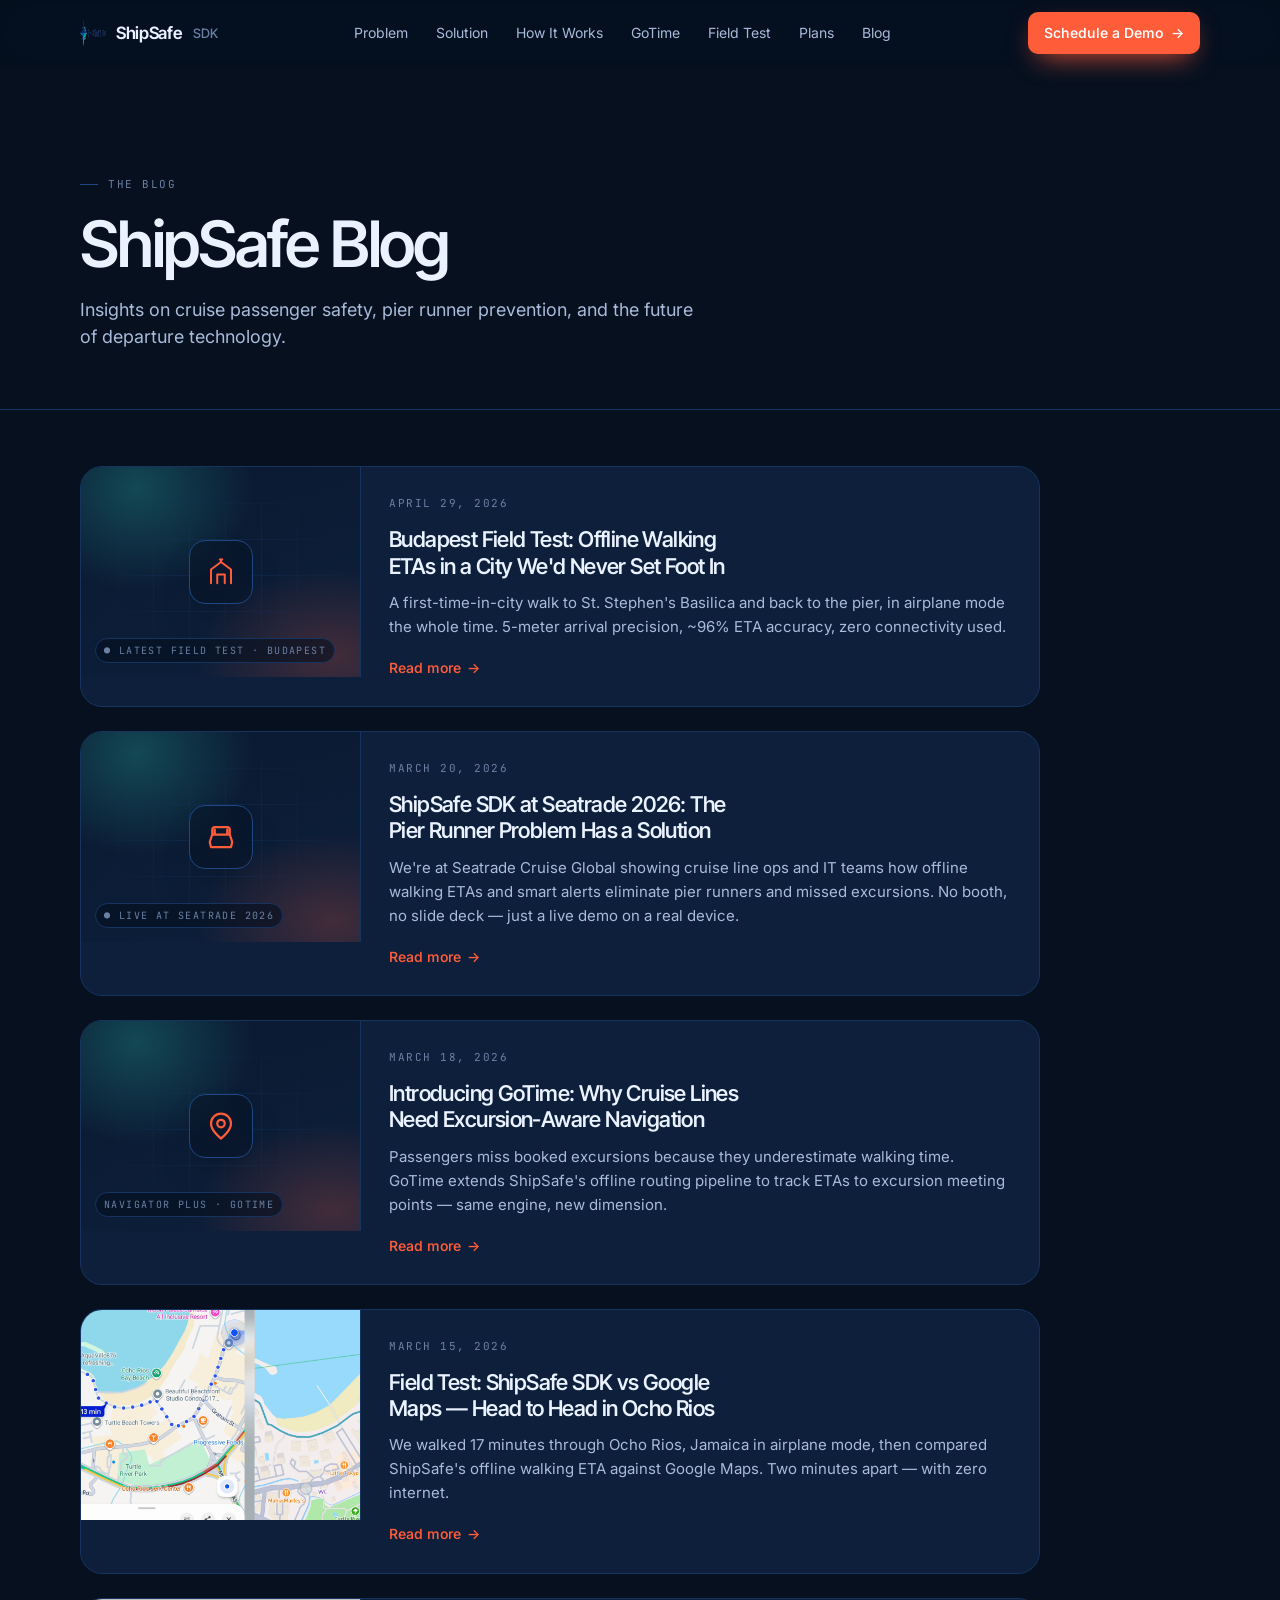
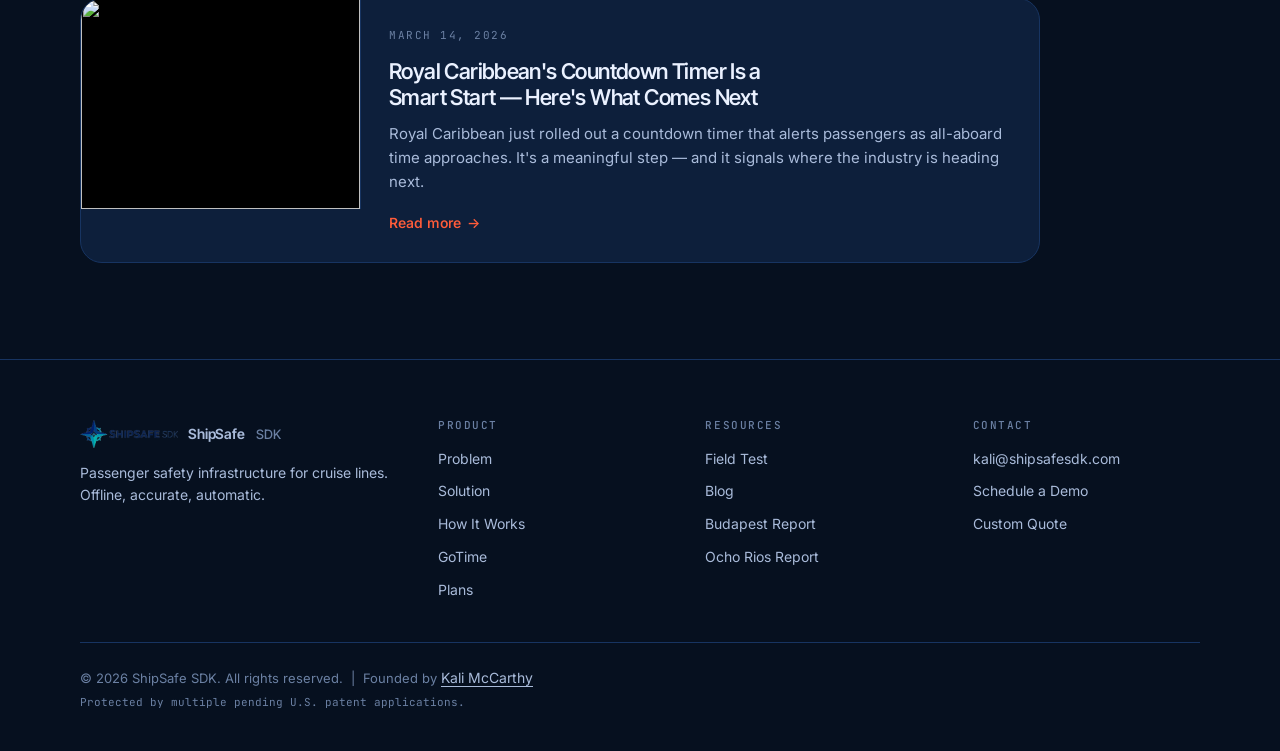
==== commit ba503176: "Budapest field test: new post, homepage hero, Ocho Rios secondary - New post at /blog/2026-04-29-fie" ====
--- a/blog/index.html
+++ b/blog/index.html
@@ -204,6 +204,27 @@
     <div class="container">
       <div class="blog-list">
 
+        <!-- Post 5: Budapest field test (featured) -->
+        <article class="blog-card">
+          <a href="/blog/2026-04-29-field-test-budapest/" class="blog-card-media placeholder" aria-hidden="true">
+            <div class="glyph">
+              <svg width="30" height="30" viewBox="0 0 24 24" fill="none" stroke="currentColor" stroke-width="1.6" stroke-linecap="round" stroke-linejoin="round">
+                <path d="M4 21V10l8-6 8 6v11"/>
+                <path d="M9 21v-7h6v7"/>
+                <path d="M12 4V2"/>
+                <path d="M11 2h2"/>
+              </svg>
+            </div>
+            <span class="tag">● Latest field test · Budapest</span>
+          </a>
+          <div class="blog-card-body">
+            <div class="blog-card-date">April 29, 2026</div>
+            <h2><a href="/blog/2026-04-29-field-test-budapest/">Budapest Field Test: Offline Walking ETAs in a City We'd Never Set Foot In</a></h2>
+            <p>A first-time-in-city walk to St. Stephen's Basilica and back to the pier, in airplane mode the whole time. 5-meter arrival precision, ~96% ETA accuracy, zero connectivity used.</p>
+            <a href="/blog/2026-04-29-field-test-budapest/" class="read-more">Read more <span class="arrow">→</span></a>
+          </div>
+        </article>
+
         <!-- Post 4: Seatrade -->
         <article class="blog-card">
           <a href="/blog/2026-03-20-shipsafe-at-seatrade/" class="blog-card-media placeholder" aria-hidden="true">
@@ -297,6 +318,7 @@
           <ul>
             <li><a href="/#field-test">Field Test</a></li>
             <li><a href="/blog/">Blog</a></li>
+            <li><a href="/blog/2026-04-29-field-test-budapest/">Budapest Report</a></li>
             <li><a href="/blog/2026-03-15-field-test-ocho-rios/">Ocho Rios Report</a></li>
           </ul>
         </div>
--- a/css/styles.css
+++ b/css/styles.css
@@ -319,8 +319,11 @@
   overflow: hidden;
   color: #eaf1ff;
   font-size: 13px;
+  display: flex;
+  flex-direction: column;
 }
 .phone-statusbar {
+  flex: 0 0 auto;
   display: flex; justify-content: space-between; align-items: center;
   padding: 14px 28px 0;
   font-size: 12px;
@@ -332,13 +335,14 @@
   font-size: 11px;
   opacity: .9;
 }
-.phone-header {
-  padding: 38px 22px 18px;
+.phone-appbar {
+  flex: 0 0 auto;
+  padding: 24px 22px 8px;
   display: flex;
   justify-content: space-between;
   align-items: center;
 }
-.phone-title { font-size: 18px; font-weight: 650; letter-spacing: -0.01em; }
+.phone-title { font-size: 17px; font-weight: 650; letter-spacing: -0.01em; }
 .phone-pill {
   font-family: var(--font-mono);
   font-size: 10px;
@@ -349,7 +353,12 @@
   background: rgba(132, 204, 22, .15);
   color: #a3e635;
   border: 1px solid rgba(132, 204, 22, .3);
-}
+  display: inline-flex;
+  align-items: center;
+  gap: 6px;
+  transition: background .35s ease, color .35s ease, border-color .35s ease;
+}
+.phone-pill svg { flex-shrink: 0; width: 11px; height: 11px; }
 .phone-pill.warn {
   background: rgba(250, 204, 21, .15);
   color: #facc15;
@@ -361,61 +370,117 @@
   border-color: rgba(239, 68, 68, .35);
 }
 
-.eta-card {
-  margin: 8px 22px 18px;
-  padding: 22px;
-  background: linear-gradient(160deg, rgba(255,255,255,.04), rgba(255,255,255,.01));
-  border: 1px solid rgba(255,255,255,.08);
-  border-radius: 22px;
+.phone-screen { --halo-color: #2dd4bf; }
+.phone-screen[data-alert="warn"] { --halo-color: #facc15; }
+.phone-screen[data-alert="bad"]  { --halo-color: #ff5c3a; }
+
+.phone-map {
+  flex: 1 1 auto;
+  min-height: 180px;
+  margin: 8px 20px 14px;
+  border-radius: 18px;
+  overflow: hidden;
+  border: 1px solid rgba(255, 255, 255, .05);
   position: relative;
-  overflow: hidden;
-}
-.eta-card::before {
-  content: "";
+  background: #081421;
+}
+.phone-map-base {
   position: absolute;
   inset: 0;
-  background: radial-gradient(120% 80% at 100% 0%, rgba(45, 212, 191, .18), transparent 60%);
+  width: 100%;
+  height: 100%;
+  object-fit: cover;
+  object-position: center;
+  display: block;
+  user-select: none;
+  -webkit-user-drag: none;
+}
+.phone-map-overlay {
+  position: absolute;
+  inset: 0;
+  width: 100%;
+  height: 100%;
+  display: block;
   pointer-events: none;
 }
-.eta-label {
-  font-family: var(--font-mono);
-  font-size: 10px;
-  letter-spacing: .18em;
+.map-credit {
+  position: absolute;
+  bottom: 6px;
+  font-family: var(--font-mono);
+  font-size: 8px;
+  letter-spacing: .06em;
+  color: rgba(169, 187, 218, .55);
+  padding: 2px 6px;
+  border-radius: 4px;
+  background: rgba(5, 12, 23, .55);
+  border: 1px solid rgba(31, 71, 132, .4);
+  backdrop-filter: blur(4px);
+  -webkit-backdrop-filter: blur(4px);
+  text-decoration: none;
+  transition: color .15s;
+}
+.map-credit:first-of-type { left: 6px; }
+.map-credit.right { right: 6px; }
+.map-credit:hover { color: var(--ink); }
+
+/* walker + stroke-reveal are driven by requestAnimationFrame in js/main.js
+   (sampling getPointAtLength each tick so the walker follows the path's
+   shape through the wander-loop reversal — CSS transitions would straight-
+   line between waypoints and cut through buildings). */
+
+.phone-map-summary {
+  flex: 0 0 auto;
+  display: flex;
+  justify-content: space-between;
+  align-items: flex-end;
+  padding: 0 22px;
+  margin-bottom: 12px;
+  gap: 14px;
+}
+.eta-mini { display: flex; flex-direction: column; gap: 6px; }
+.eta-mini-label {
+  font-family: var(--font-mono);
+  font-size: 9px;
+  letter-spacing: .2em;
   text-transform: uppercase;
   color: #a9bbda;
-  margin-bottom: 10px;
-}
-.eta-value {
+}
+.eta-mini-val {
   font-family: var(--font-display);
-  font-size: 58px;
+  font-size: 42px;
+  line-height: 1;
   font-weight: 600;
   letter-spacing: -0.04em;
-  line-height: 1;
-  display: flex;
+  color: #eaf1ff;
+  display: inline-flex;
   align-items: baseline;
-  gap: 6px;
-}
-.eta-value .unit {
-  font-size: 20px;
+  gap: 4px;
+}
+.eta-mini-val small {
+  font-size: 15px;
   color: #a9bbda;
   font-weight: 500;
-  letter-spacing: 0;
-}
-.eta-ship {
-  margin-top: 18px;
+}
+.eta-mini-ship {
   display: flex;
-  align-items: center;
-  justify-content: space-between;
-  padding-top: 14px;
-  border-top: 1px solid rgba(255,255,255,.06);
-}
-.eta-ship .name { font-size: 13px; font-weight: 600; }
-.eta-ship .departs { font-size: 11px; color: #a9bbda; font-family: var(--font-mono); letter-spacing: .04em; }
+  flex-direction: column;
+  align-items: flex-end;
+  gap: 2px;
+  text-align: right;
+}
+.eta-mini-ship .name { font-size: 12px; font-weight: 600; color: #eaf1ff; }
+.eta-mini-ship small {
+  font-size: 10px;
+  color: #a9bbda;
+  font-family: var(--font-mono);
+  letter-spacing: .05em;
+}
 
 .progress-track {
-  margin: 22px 22px 0;
-  height: 6px;
-  background: rgba(255,255,255,.06);
+  flex: 0 0 auto;
+  margin: 0 22px;
+  height: 5px;
+  background: rgba(255, 255, 255, .06);
   border-radius: 999px;
   position: relative;
   overflow: hidden;
@@ -430,32 +495,33 @@
 }
 
 .phone-route {
-  margin: 22px 22px 0;
-  padding: 14px 16px;
-  background: rgba(255,255,255,.03);
-  border: 1px solid rgba(255,255,255,.06);
-  border-radius: 14px;
+  flex: 0 0 auto;
+  margin: 14px 22px 0;
+  padding: 12px 14px;
+  background: rgba(255, 255, 255, .03);
+  border: 1px solid rgba(255, 255, 255, .06);
+  border-radius: 12px;
   display: flex;
-  gap: 14px;
-  align-items: center;
-  font-size: 12px;
+  gap: 12px;
+  align-items: center;
+  font-size: 11px;
   color: #a9bbda;
 }
 .phone-route svg { flex-shrink: 0; }
-.phone-route .step-name { color: #eaf1ff; font-weight: 550; font-size: 13px; display: block; }
+.phone-route .step-name { color: #eaf1ff; font-weight: 550; font-size: 12.5px; display: block; }
 
 .phone-footer {
-  position: absolute;
-  bottom: 14px;
-  left: 22px; right: 22px;
+  flex: 0 0 auto;
+  padding: 12px 22px 14px;
   display: flex;
   gap: 10px;
-  font-size: 11px;
+  font-size: 10px;
   color: #a9bbda;
   font-family: var(--font-mono);
   letter-spacing: .08em;
   justify-content: space-between;
   text-transform: uppercase;
+  margin-top: auto;
 }
 
 /* Floating SDK chips */
@@ -1110,6 +1176,144 @@
   color: var(--ink-dim);
   font-family: var(--font-mono);
   letter-spacing: .04em;
+}
+
+/* ========== Field stats hero (Budapest) ========== */
+.field-stats-hero {
+  display: grid;
+  grid-template-columns: repeat(4, 1fr);
+  gap: 14px;
+  padding: 32px;
+}
+.field-stat {
+  padding: 22px 20px 20px;
+  background: color-mix(in oklab, var(--bg) 35%, transparent);
+  border: 1px solid var(--border);
+  border-radius: var(--radius-lg);
+  position: relative;
+  overflow: hidden;
+}
+.field-stat::before {
+  content: "";
+  position: absolute;
+  top: 0; left: 0;
+  width: 36px; height: 2px;
+  background: var(--accent);
+}
+.field-stat-label {
+  font-family: var(--font-mono);
+  font-size: 10px;
+  letter-spacing: .14em;
+  text-transform: uppercase;
+  color: var(--ink-mute);
+  margin-bottom: 12px;
+}
+.field-stat-num {
+  font-family: var(--font-display);
+  font-size: clamp(28px, 3vw, 40px);
+  font-weight: 580;
+  letter-spacing: -0.04em;
+  line-height: 1;
+  color: var(--ink);
+  margin-bottom: 12px;
+}
+.field-stat-num .unit {
+  font-size: 0.55em;
+  color: var(--ink-dim);
+  margin-left: 4px;
+  font-weight: 500;
+  letter-spacing: -0.02em;
+}
+.field-stat-sub {
+  font-size: 12.5px;
+  line-height: 1.5;
+  color: var(--ink-dim);
+}
+@media (max-width: 900px) {
+  .field-stats-hero { grid-template-columns: repeat(2, 1fr); padding: 22px; gap: 12px; }
+}
+@media (max-width: 480px) {
+  .field-stats-hero { grid-template-columns: 1fr; }
+}
+
+/* ========== Previous field test card ========== */
+.prev-field-test {
+  margin-top: 56px;
+}
+.prev-field-test-eyebrow {
+  font-family: var(--font-mono);
+  font-size: 11px;
+  letter-spacing: .14em;
+  text-transform: uppercase;
+  color: var(--ink-mute);
+  margin-bottom: 14px;
+}
+.prev-field-test-card {
+  display: grid;
+  grid-template-columns: 280px 1fr;
+  gap: 24px;
+  background: var(--bg-card);
+  border: 1px solid var(--border);
+  border-radius: var(--radius-xl);
+  overflow: hidden;
+  transition: border-color .25s ease, transform .25s ease, background .25s ease;
+  color: inherit;
+}
+.prev-field-test-card:hover {
+  border-color: var(--border-strong);
+  background: var(--bg-card-hover);
+  transform: translateY(-2px);
+}
+.prev-field-test-img {
+  aspect-ratio: 4/3;
+  background: #000;
+  overflow: hidden;
+  border-right: 1px solid var(--border);
+}
+.prev-field-test-img img {
+  width: 100%; height: 100%;
+  object-fit: cover;
+  object-position: center;
+  display: block;
+  transition: transform .35s ease;
+}
+.prev-field-test-card:hover .prev-field-test-img img { transform: scale(1.04); }
+.prev-field-test-body {
+  padding: 24px 28px 24px 0;
+  display: flex;
+  flex-direction: column;
+  gap: 10px;
+  justify-content: center;
+}
+.prev-field-test-meta {
+  font-family: var(--font-mono);
+  font-size: 11px;
+  letter-spacing: .12em;
+  text-transform: uppercase;
+  color: var(--ink-mute);
+}
+.prev-field-test-body h3 {
+  font-size: clamp(18px, 1.6vw, 22px);
+  line-height: 1.25;
+  margin: 0;
+  color: var(--ink);
+}
+.prev-field-test-body p {
+  font-size: 14.5px;
+  color: var(--ink-dim);
+  line-height: 1.6;
+  margin: 0;
+}
+.prev-field-test-link {
+  font-size: 14px;
+  font-weight: 550;
+  color: var(--accent);
+  margin-top: 4px;
+}
+@media (max-width: 720px) {
+  .prev-field-test-card { grid-template-columns: 1fr; gap: 0; }
+  .prev-field-test-img { border-right: 0; border-bottom: 1px solid var(--border); aspect-ratio: 16/9; }
+  .prev-field-test-body { padding: 22px; }
 }
 
 /* ========== Plans ========== */
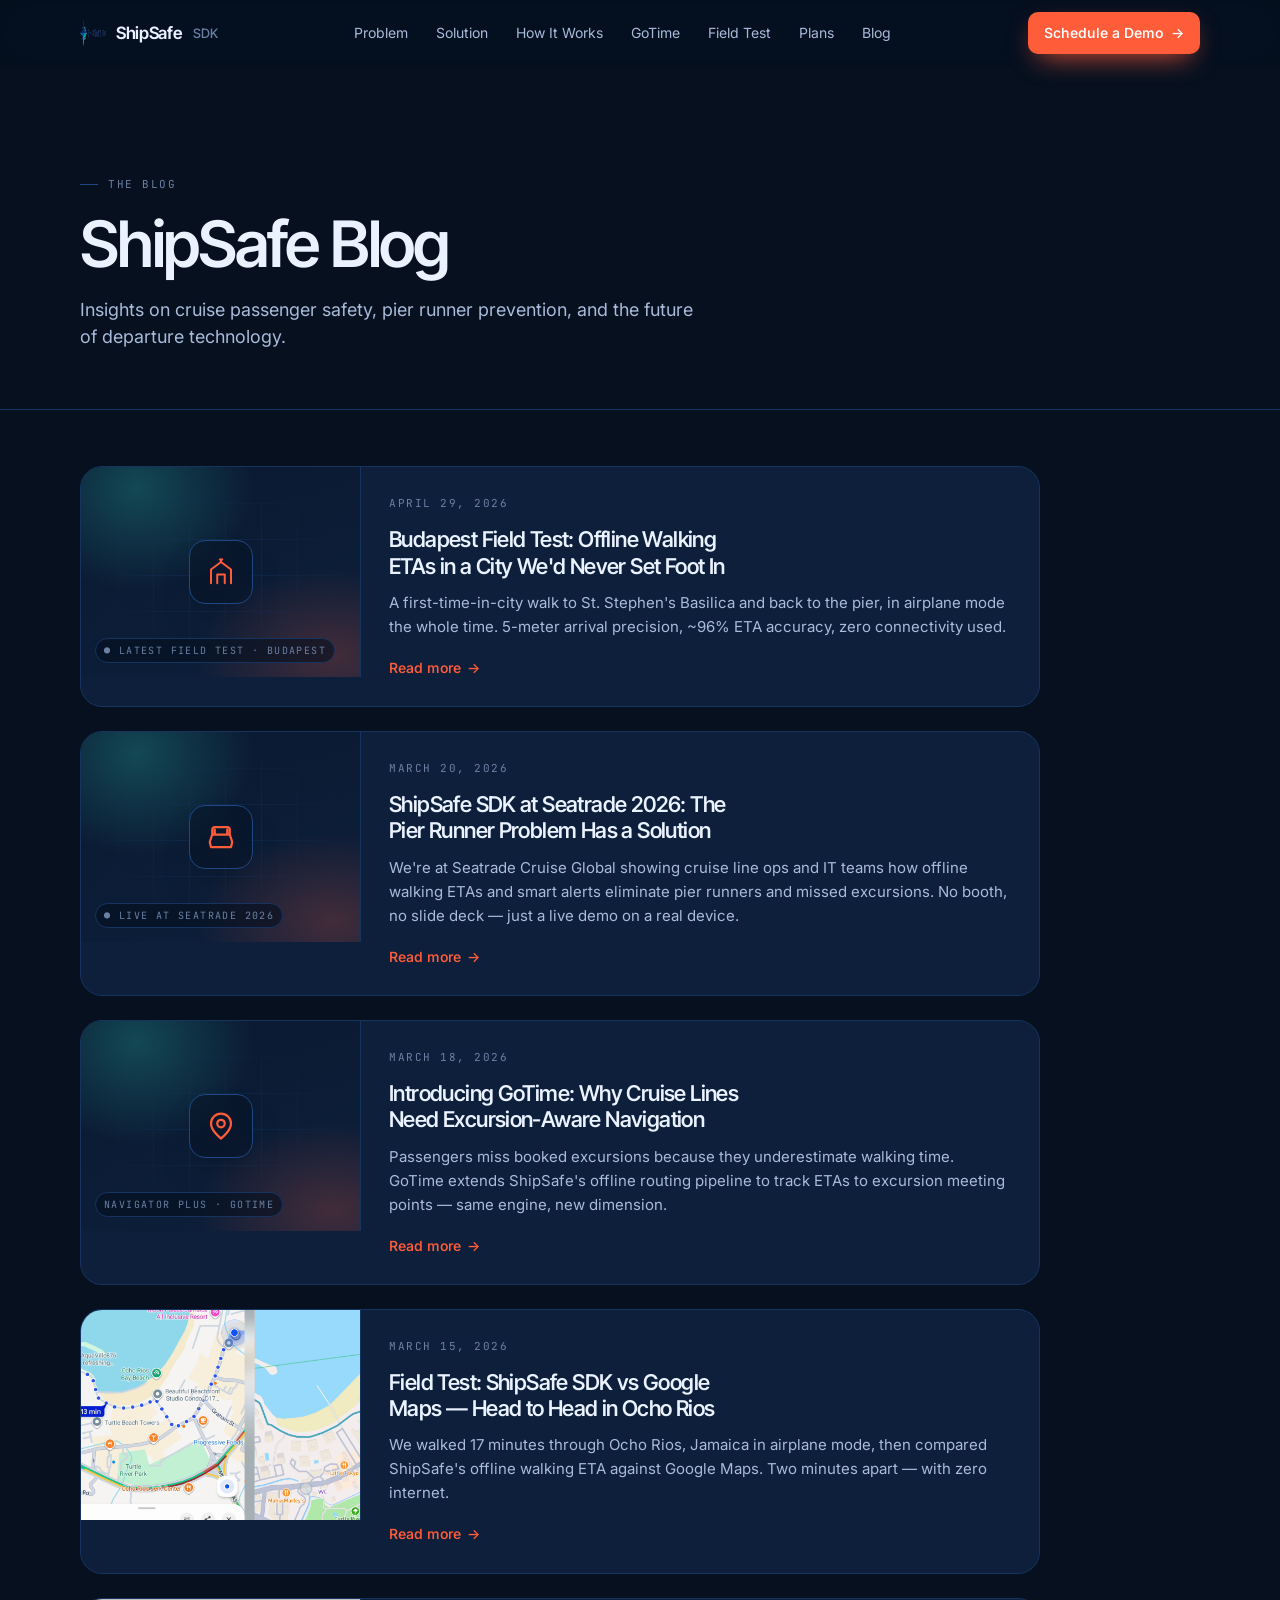
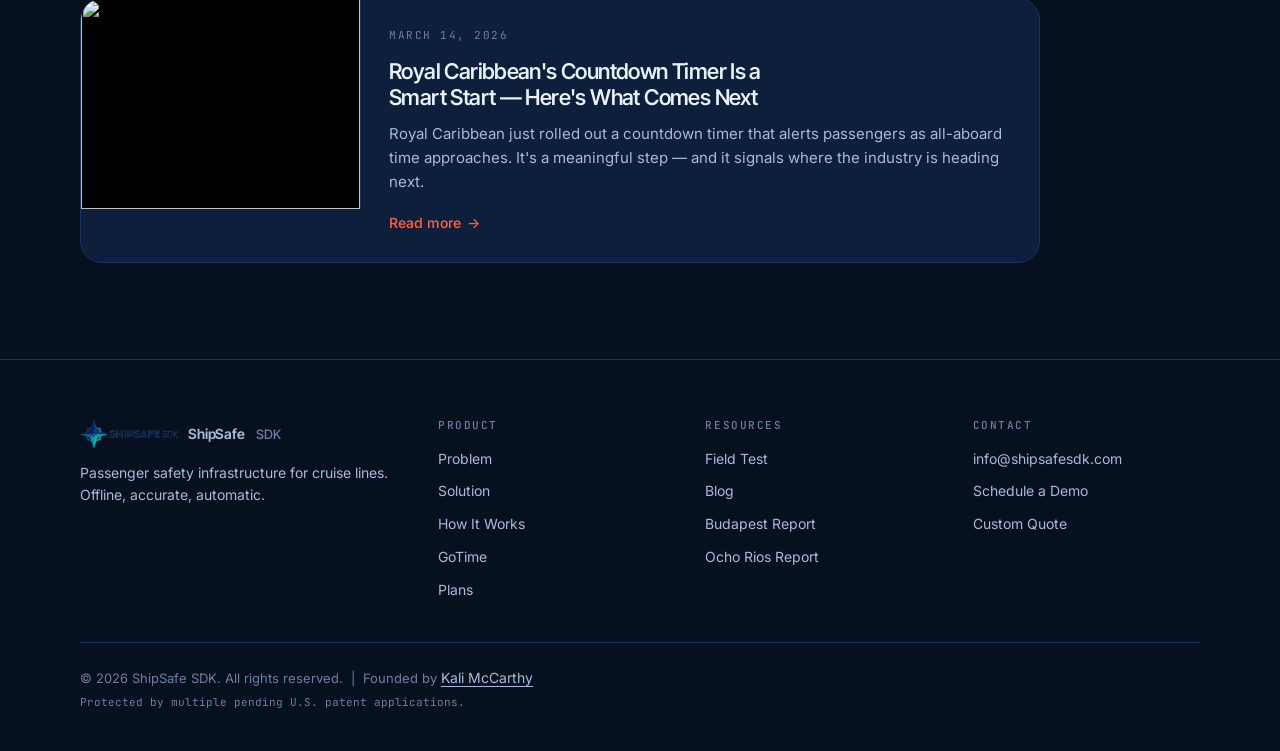
==== commit 7f9799f9: "Update site contact email" ====
--- a/blog/index.html
+++ b/blog/index.html
@@ -181,7 +181,7 @@
         <a href="/#plans">Plans</a>
         <a href="/blog/">Blog</a>
       </nav>
-      <a class="btn accent nav-cta" href="mailto:kali@shipsafesdk.com?subject=ShipSafe%20SDK%20Demo%20Request">
+      <a class="btn accent nav-cta" href="mailto:info@shipsafesdk.com?subject=ShipSafe%20SDK%20Demo%20Request">
         Schedule a Demo <span class="arrow">→</span>
       </a>
       <button class="hamburger" id="hamburger" aria-label="Toggle menu">
@@ -325,14 +325,14 @@
         <div>
           <h4>Contact</h4>
           <ul>
-            <li><a href="mailto:kali@shipsafesdk.com">kali@shipsafesdk.com</a></li>
-            <li><a href="mailto:kali@shipsafesdk.com?subject=ShipSafe%20SDK%20Demo%20Request">Schedule a Demo</a></li>
-            <li><a href="mailto:kali@shipsafesdk.com?subject=ShipSafe%20SDK%20Custom%20Quote%20Request">Custom Quote</a></li>
+            <li><a href="mailto:info@shipsafesdk.com">info@shipsafesdk.com</a></li>
+            <li><a href="mailto:info@shipsafesdk.com?subject=ShipSafe%20SDK%20Demo%20Request">Schedule a Demo</a></li>
+            <li><a href="mailto:info@shipsafesdk.com?subject=ShipSafe%20SDK%20Custom%20Quote%20Request">Custom Quote</a></li>
           </ul>
         </div>
       </div>
       <div class="footer-bottom">
-        <span>© 2026 ShipSafe SDK. All rights reserved. &nbsp;|&nbsp; Founded by <a href="mailto:kali@shipsafesdk.com" style="color:var(--ink-dim); text-decoration:underline; text-underline-offset:3px;">Kali McCarthy</a></span>
+        <span>© 2026 ShipSafe SDK. All rights reserved. &nbsp;|&nbsp; Founded by <a href="mailto:info@shipsafesdk.com" style="color:var(--ink-dim); text-decoration:underline; text-underline-offset:3px;">Kali McCarthy</a></span>
         <span class="mono" style="font-size:11px;">Protected by multiple pending U.S. patent applications.</span>
       </div>
     </div>
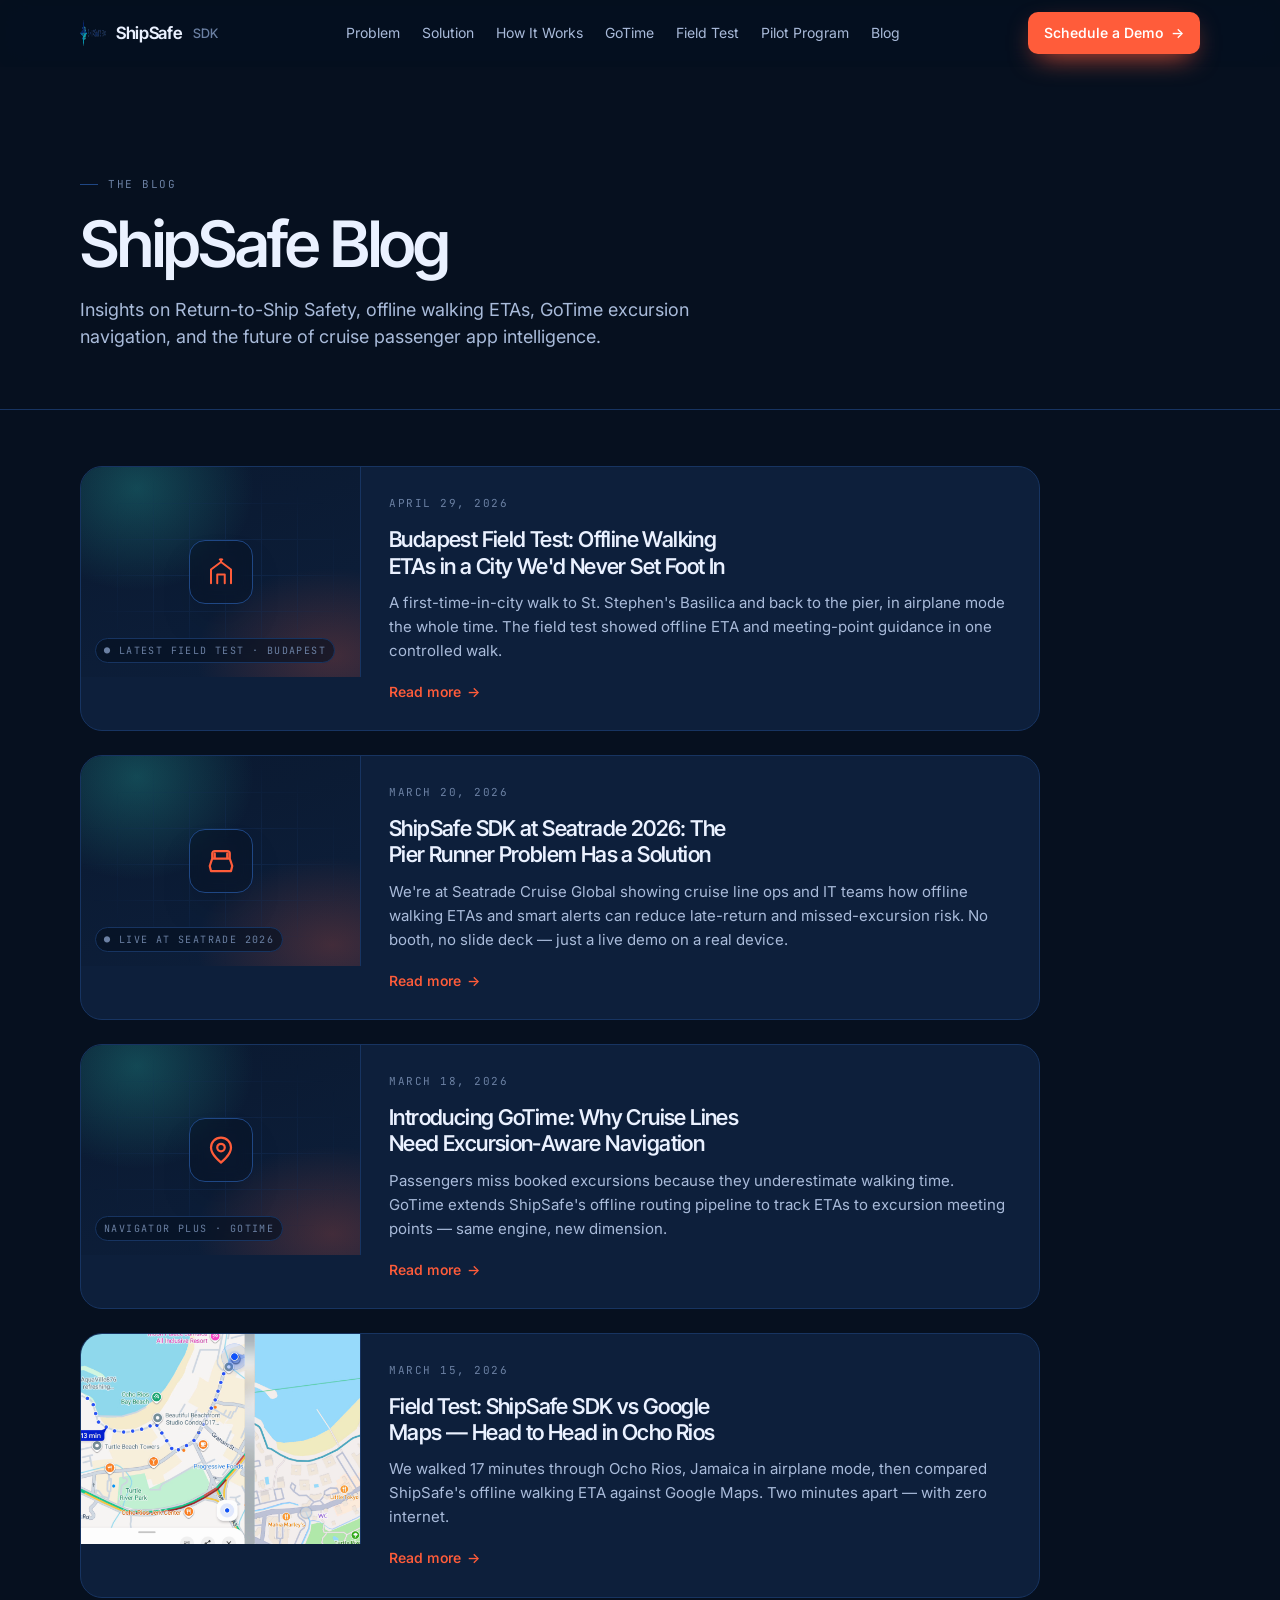
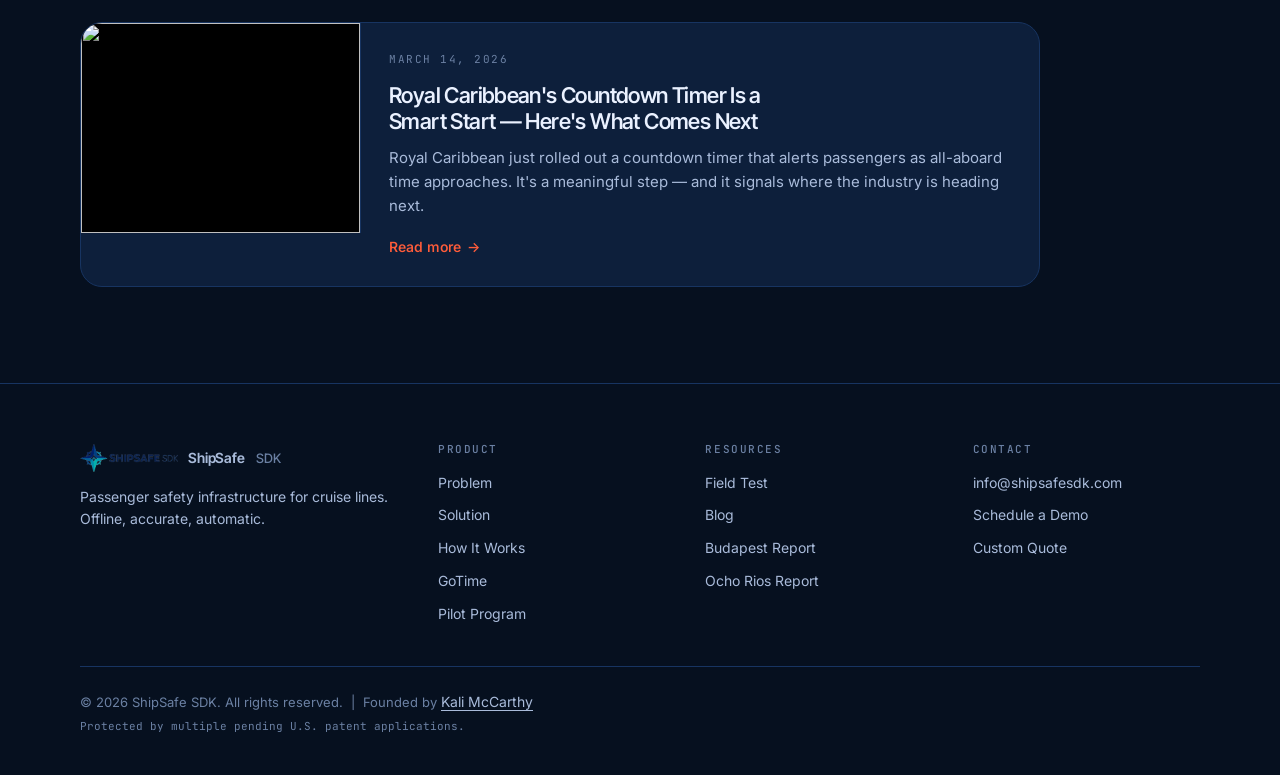
==== commit 11e8b00a: "Position ShipSafe around return-to-ship safety" ====
--- a/blog/index.html
+++ b/blog/index.html
@@ -4,7 +4,7 @@
   <meta charset="UTF-8">
   <meta name="viewport" content="width=device-width, initial-scale=1.0">
   <title>Blog — ShipSafe SDK</title>
-  <meta name="description" content="Insights on cruise passenger safety, pier runner prevention, and the future of cruise technology from the ShipSafe SDK team.">
+  <meta name="description" content="Insights on Return-to-Ship Safety, offline walking ETAs, GoTime excursion navigation, and cruise passenger app intelligence from the ShipSafe SDK team.">
   <meta property="og:title" content="ShipSafe SDK Blog">
   <meta property="og:description" content="Insights on cruise passenger safety, pier runner prevention, and the future of cruise technology.">
   <meta property="og:image" content="https://shipsafesdk.com/assets/logo.png">
@@ -19,7 +19,7 @@
   <link rel="preconnect" href="https://fonts.googleapis.com">
   <link rel="preconnect" href="https://fonts.gstatic.com" crossorigin>
   <link href="https://fonts.googleapis.com/css2?family=Inter+Tight:wght@400;500;560;580;620&family=Inter:wght@400;450;500;550;600&family=JetBrains+Mono:wght@400;500&display=swap" rel="stylesheet">
-  <link rel="stylesheet" href="/css/styles.css">
+  <link rel="stylesheet" href="/css/styles.css?v=20260625-live-demo-5">
   <style>
     .blog-hero {
       padding: 100px 0 40px;
@@ -176,9 +176,9 @@
         <a href="/#problem">Problem</a>
         <a href="/#solution">Solution</a>
         <a href="/#how-it-works">How It Works</a>
-        <a href="/#gotime">GoTime</a>
+        <a href="/gotime/">GoTime</a>
         <a href="/#field-test">Field Test</a>
-        <a href="/#plans">Plans</a>
+        <a href="/pilot-program/">Pilot Program</a>
         <a href="/blog/">Blog</a>
       </nav>
       <a class="btn accent nav-cta" href="mailto:info@shipsafesdk.com?subject=ShipSafe%20SDK%20Demo%20Request">
@@ -195,7 +195,7 @@
     <div class="container">
       <div class="eyebrow">The Blog</div>
       <h1 style="margin-top:18px;">ShipSafe Blog</h1>
-      <p>Insights on cruise passenger safety, pier runner prevention, and the future of departure technology.</p>
+      <p>Insights on Return-to-Ship Safety, offline walking ETAs, GoTime excursion navigation, and the future of cruise passenger app intelligence.</p>
     </div>
   </section>
 
@@ -220,7 +220,7 @@
           <div class="blog-card-body">
             <div class="blog-card-date">April 29, 2026</div>
             <h2><a href="/blog/2026-04-29-field-test-budapest/">Budapest Field Test: Offline Walking ETAs in a City We'd Never Set Foot In</a></h2>
-            <p>A first-time-in-city walk to St. Stephen's Basilica and back to the pier, in airplane mode the whole time. 5-meter arrival precision, ~96% ETA accuracy, zero connectivity used.</p>
+            <p>A first-time-in-city walk to St. Stephen's Basilica and back to the pier, in airplane mode the whole time. The field test showed offline ETA and meeting-point guidance in one controlled walk.</p>
             <a href="/blog/2026-04-29-field-test-budapest/" class="read-more">Read more <span class="arrow">→</span></a>
           </div>
         </article>
@@ -238,7 +238,7 @@
           <div class="blog-card-body">
             <div class="blog-card-date">March 20, 2026</div>
             <h2><a href="/blog/2026-03-20-shipsafe-at-seatrade/">ShipSafe SDK at Seatrade 2026: The Pier Runner Problem Has a Solution</a></h2>
-            <p>We're at Seatrade Cruise Global showing cruise line ops and IT teams how offline walking ETAs and smart alerts eliminate pier runners and missed excursions. No booth, no slide deck — just a live demo on a real device.</p>
+            <p>We're at Seatrade Cruise Global showing cruise line ops and IT teams how offline walking ETAs and smart alerts can reduce late-return and missed-excursion risk. No booth, no slide deck — just a live demo on a real device.</p>
             <a href="/blog/2026-03-20-shipsafe-at-seatrade/" class="read-more">Read more <span class="arrow">→</span></a>
           </div>
         </article>
@@ -309,8 +309,8 @@
             <li><a href="/#problem">Problem</a></li>
             <li><a href="/#solution">Solution</a></li>
             <li><a href="/#how-it-works">How It Works</a></li>
-            <li><a href="/#gotime">GoTime</a></li>
-            <li><a href="/#plans">Plans</a></li>
+            <li><a href="/gotime/">GoTime</a></li>
+            <li><a href="/pilot-program/">Pilot Program</a></li>
           </ul>
         </div>
         <div>
--- a/css/styles.css
+++ b/css/styles.css
@@ -117,6 +117,7 @@
   letter-spacing: -0.02em;
   font-size: 17px;
   color: var(--ink);
+  flex: 0 0 auto;
 }
 .brand img { width: 26px; height: 26px; }
 .brand .sdk-tag {
@@ -126,12 +127,15 @@
   padding-left: 2px;
 }
 .nav-links {
-  display: flex; align-items: center; gap: 28px;
+  display: flex; align-items: center; justify-content: center; gap: 22px;
+  flex: 1 1 auto;
+  min-width: 0;
   font-size: 14px;
   color: var(--ink-dim);
 }
 .nav-links a { transition: color .15s; }
 .nav-links a:hover { color: var(--ink); }
+.nav-cta { flex: 0 0 auto; }
 
 /* Hamburger */
 .hamburger {
@@ -152,7 +156,7 @@
 .hamburger.active span:nth-child(2) { opacity: 0; }
 .hamburger.active span:nth-child(3) { transform: rotate(-45deg) translate(5px, -5px); }
 
-@media (max-width: 820px) {
+@media (max-width: 1120px) {
   .nav-links {
     position: fixed;
     top: 0;
@@ -170,7 +174,7 @@
     font-size: 17px;
   }
   .nav-links.open { right: 0; }
-  .nav-cta { display: none; }
+  .nav-cta.btn { display: none; }
   .hamburger { display: flex; }
 }
 
@@ -285,12 +289,14 @@
   width: 100%;
   max-width: 460px;
   aspect-ratio: 9 / 18;
+  scroll-margin-top: 140px;
 }
 @media (max-width: 960px) {
   .hero-device { justify-self: center; max-width: 380px; }
 }
 .phone {
   position: absolute; inset: 0;
+  z-index: 1;
   background: #0c0d11;
   border-radius: 44px;
   border: 1px solid var(--border-strong);
@@ -527,6 +533,7 @@
 /* Floating SDK chips */
 .hero-chip {
   position: absolute;
+  z-index: 3;
   background: var(--bg-card);
   border: 1px solid var(--border-strong);
   border-radius: 12px;
@@ -544,13 +551,9 @@
   margin-right: 8px;
   vertical-align: middle;
 }
-.hero-chip.c1 { top: 6%; left: -14%; animation: float1 7s ease-in-out infinite; }
-.hero-chip.c2 { bottom: 14%; right: -12%; animation: float2 8s ease-in-out infinite; }
+.hero-chip.c1 { top: 4%; left: -14%; animation: float1 7s ease-in-out infinite; }
+.hero-chip.c2 { bottom: 11%; right: -12%; max-width: 230px; animation: float2 8s ease-in-out infinite; }
 @media (max-width: 960px) {
-  .hero-chip.c1 { left: -4%; top: -4%; }
-  .hero-chip.c2 { right: -4%; bottom: 0; }
-}
-@media (max-width: 560px) {
   .hero-chip { display: none; }
 }
 @keyframes float1 { 0%,100% { transform: translateY(0); } 50% { transform: translateY(-10px); } }
@@ -1612,7 +1615,7 @@
 .navbar .hamburger.active span:nth-child(1) { transform: rotate(45deg) translate(5px, 5px); }
 .navbar .hamburger.active span:nth-child(2) { opacity: 0; }
 .navbar .hamburger.active span:nth-child(3) { transform: rotate(-45deg) translate(5px, -5px); }
-@media (max-width: 820px) {
+@media (max-width: 1120px) {
   .navbar .nav-links {
     position: fixed;
     top: 0;
@@ -1631,6 +1634,6 @@
     display: flex;
   }
   .navbar .nav-links.open { right: 0; }
-  .navbar .nav-cta { display: none; }
+  .navbar .nav-cta.btn { display: none; }
   .navbar .hamburger { display: flex; }
 }
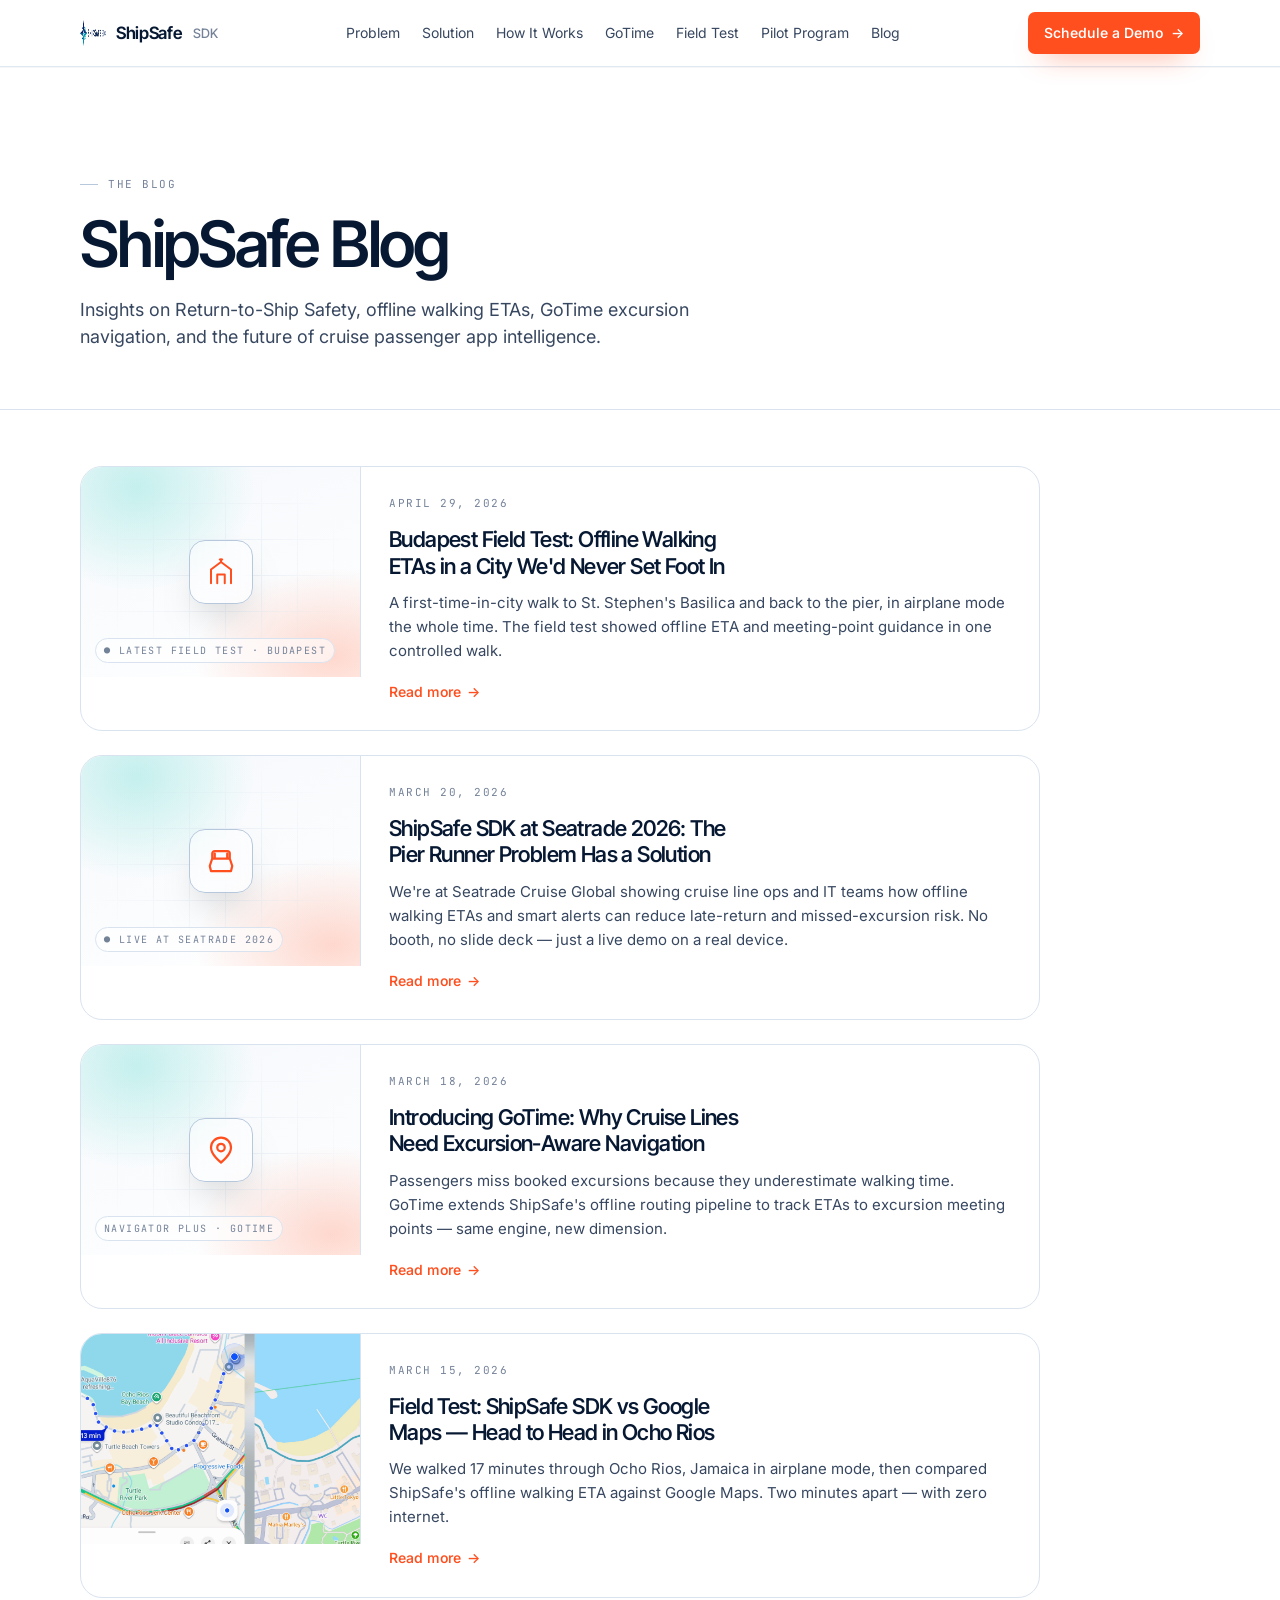
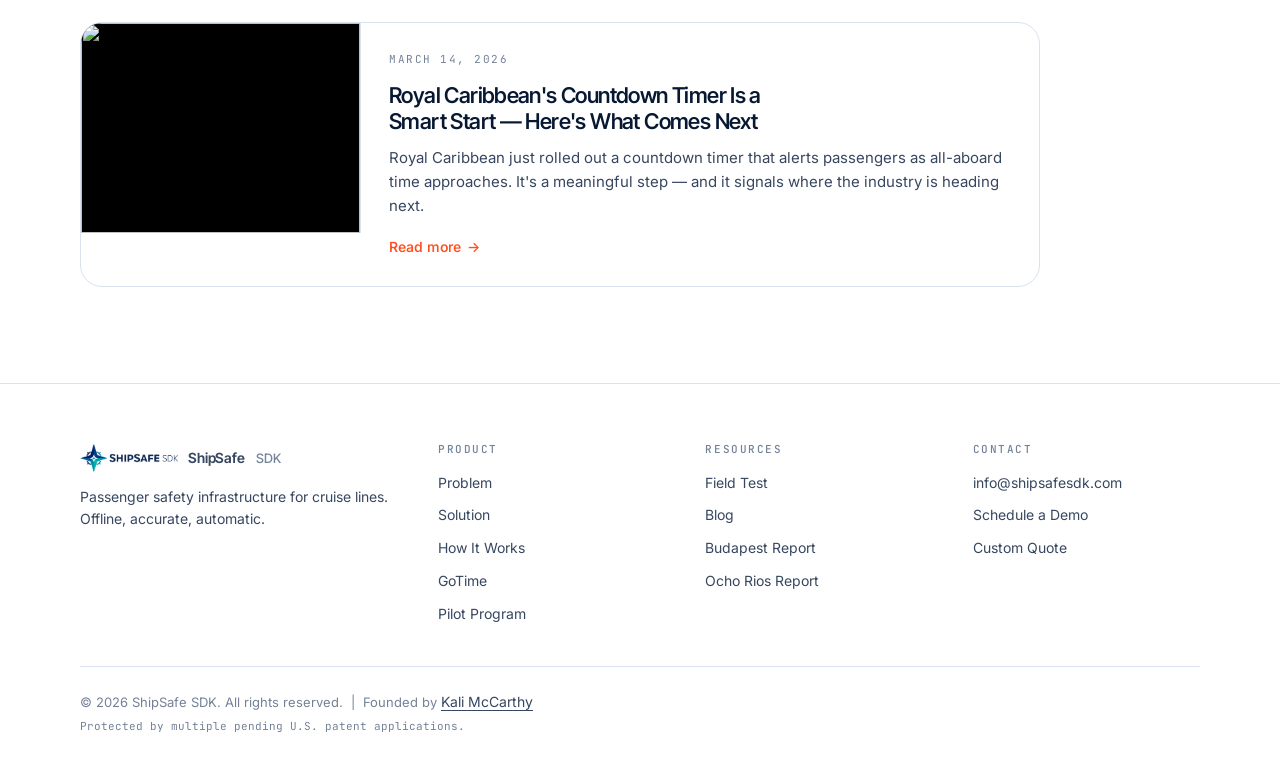
==== commit d2343151: "Lighten homepage demo map" ====
--- a/blog/index.html
+++ b/blog/index.html
@@ -19,7 +19,7 @@
   <link rel="preconnect" href="https://fonts.googleapis.com">
   <link rel="preconnect" href="https://fonts.gstatic.com" crossorigin>
   <link href="https://fonts.googleapis.com/css2?family=Inter+Tight:wght@400;500;560;580;620&family=Inter:wght@400;450;500;550;600&family=JetBrains+Mono:wght@400;500&display=swap" rel="stylesheet">
-  <link rel="stylesheet" href="/css/styles.css?v=20260625-live-demo-5">
+  <link rel="stylesheet" href="/css/styles.css?v=20260625-light-demo-5">
   <style>
     .blog-hero {
       padding: 100px 0 40px;
--- a/css/styles.css
+++ b/css/styles.css
@@ -3,19 +3,19 @@
    ============================================ */
 
 :root {
-  --bg: #06101f;
-  --bg-elev: #0a1930;
-  --bg-card: #0d1f3b;
-  --bg-card-hover: #10264a;
-  --border: #173461;
-  --border-strong: #1f4784;
-  --ink: #eaf1ff;
-  --ink-dim: #a9bbda;
-  --ink-mute: #6b80a3;
-  --accent: #ff5c3a;
-  --accent-soft: #ff5c3a22;
-  --navy: #0b1f3a;
-  --navy-2: #123563;
+  --bg: #ffffff;
+  --bg-elev: #f5f8fc;
+  --bg-card: #ffffff;
+  --bg-card-hover: #f8fbff;
+  --border: #d9e3ef;
+  --border-strong: #b7c8dc;
+  --ink: #071832;
+  --ink-dim: #374760;
+  --ink-mute: #748298;
+  --accent: #ff4f1f;
+  --accent-soft: #ff4f1f14;
+  --navy: #071832;
+  --navy-2: #16345f;
   --teal: #2dd4bf;
   --teal-2: #0d9488;
   --good: #84cc16;
@@ -36,7 +36,7 @@
 }
 
 *, *::before, *::after { box-sizing: border-box; }
-html, body { margin: 0; padding: 0; }
+html, body { margin: 0; padding: 0; overflow-x: hidden; }
 html { scroll-behavior: smooth; }
 
 body {
@@ -376,7 +376,7 @@
   border-color: rgba(239, 68, 68, .35);
 }
 
-.phone-screen { --halo-color: #2dd4bf; }
+.phone-screen { --halo-color: #006dff; }
 .phone-screen[data-alert="warn"] { --halo-color: #facc15; }
 .phone-screen[data-alert="bad"]  { --halo-color: #ff5c3a; }
 
@@ -431,8 +431,8 @@
 
 /* walker + stroke-reveal are driven by requestAnimationFrame in js/main.js
    (sampling getPointAtLength each tick so the walker follows the path's
-   shape through the wander-loop reversal — CSS transitions would straight-
-   line between waypoints and cut through buildings). */
+   shape; CSS transitions would straight-line between waypoints and cut
+   through buildings). */
 
 .phone-map-summary {
   flex: 0 0 auto;
@@ -552,12 +552,229 @@
   vertical-align: middle;
 }
 .hero-chip.c1 { top: 4%; left: -14%; animation: float1 7s ease-in-out infinite; }
-.hero-chip.c2 { bottom: 11%; right: -12%; max-width: 230px; animation: float2 8s ease-in-out infinite; }
+.hero-chip.c2 { bottom: 46%; right: -12%; max-width: 230px; animation: float2 8s ease-in-out infinite; }
 @media (max-width: 960px) {
   .hero-chip { display: none; }
 }
 @keyframes float1 { 0%,100% { transform: translateY(0); } 50% { transform: translateY(-10px); } }
 @keyframes float2 { 0%,100% { transform: translateY(0); } 50% { transform: translateY(12px); } }
+
+/* ========== Light homepage concept ========== */
+.nav {
+  background: rgba(255,255,255,.9);
+  border-bottom-color: rgba(217,227,239,.8);
+  box-shadow: 0 1px 0 rgba(8, 24, 50, .04);
+}
+.nav.scrolled { border-bottom-color: var(--border); }
+
+@media (max-width: 1120px) {
+  .nav-links {
+    background: rgba(255,255,255,.98);
+    box-shadow: -24px 0 60px rgba(8,24,50,.12);
+    right: 0;
+    transform: none;
+    display: none;
+  }
+  .nav-links.open { display: flex; transform: none; }
+}
+
+.btn {
+  background: var(--ink);
+  color: #fff;
+  border-radius: 7px;
+}
+.btn.accent {
+  background: var(--accent);
+  box-shadow: 0 14px 28px -16px rgba(255,79,31,.8);
+}
+.btn.ghost {
+  background: #fff;
+  color: var(--ink);
+  border-color: #1f3151;
+  box-shadow: 0 1px 0 rgba(8,24,50,.04);
+}
+.btn.ghost:hover { background: #f8fbff; }
+.btn.lg { border-radius: 7px; padding: 14px 22px; }
+
+.hero {
+  min-height: calc(100vh - 66px);
+  padding: clamp(72px, 9vw, 118px) 0 0;
+  background: #fff;
+  border-bottom: 1px solid var(--border);
+}
+.hero-bg::before {
+  inset: 0;
+  background:
+    linear-gradient(180deg, rgba(255,255,255,0) 0%, rgba(245,248,252,.9) 100%),
+    radial-gradient(52% 60% at 86% 18%, rgba(20,138,214,.12), transparent 68%);
+  filter: none;
+  opacity: 1;
+}
+.hero-bg .grid {
+  opacity: .18;
+  background-size: 88px 88px;
+  background-image:
+    linear-gradient(#d9e3ef 1px, transparent 1px),
+    linear-gradient(90deg, #d9e3ef 1px, transparent 1px);
+  mask-image: linear-gradient(90deg, transparent, #000 16%, #000 84%, transparent);
+  -webkit-mask-image: linear-gradient(90deg, transparent, #000 16%, #000 84%, transparent);
+}
+.hero-inner {
+  min-height: calc(100vh - 66px - 72px);
+  gap: clamp(48px, 7vw, 96px);
+  align-items: center;
+}
+.hero-copy .eyebrow,
+.hero-copy .hero-sub + .hero-sub,
+.hero-meta {
+  display: none;
+}
+.hero-copy h1 {
+  margin-top: 0 !important;
+  font-size: clamp(42px, 5vw, 64px);
+  line-height: 1.06;
+  letter-spacing: -0.035em;
+  max-width: 760px;
+}
+.hero h1 .accent-word { color: var(--accent); white-space: nowrap; }
+.hero h1 .gradient-word {
+  background: none;
+  -webkit-background-clip: initial;
+  background-clip: initial;
+  color: var(--ink);
+}
+.hero-sub {
+  max-width: 58ch;
+  margin: 24px 0 34px;
+  color: var(--ink-dim);
+  font-size: clamp(17px, 1.25vw, 20px);
+  line-height: 1.55;
+}
+
+.hero-device {
+  max-width: 350px;
+  aspect-ratio: 9 / 16.4;
+  scroll-margin-top: 110px;
+}
+.phone {
+  background: linear-gradient(180deg, #fbfdff, #edf2f7);
+  border: 1px solid #d7e0eb;
+  border-radius: 36px;
+  padding: 10px;
+  box-shadow:
+    0 34px 80px -42px rgba(8,24,50,.48),
+    0 18px 32px -28px rgba(8,24,50,.35),
+    inset 0 0 0 1px rgba(255,255,255,.75);
+}
+.phone::after {
+  top: 22px;
+  width: 96px;
+  height: 24px;
+  background: #0b1220;
+  box-shadow: inset 0 0 0 1px rgba(255,255,255,.08);
+}
+.phone-screen {
+  inset: 10px;
+  border-radius: 28px;
+  background: #fff;
+  color: var(--ink);
+  box-shadow: inset 0 0 0 1px #dbe5ef;
+}
+.phone-statusbar {
+  color: var(--ink);
+  padding: 13px 28px 0;
+}
+.phone-statusbar .icons { opacity: .78; }
+.phone-appbar {
+  padding: 24px 20px 8px;
+}
+.phone-title {
+  color: var(--ink);
+  font-weight: 720;
+}
+.phone-pill {
+  background: #eaf8ec;
+  color: #15803d;
+  border-color: #b8e4c3;
+}
+.phone-pill.warn {
+  background: #fff8dd;
+  color: #9a6700;
+  border-color: #f0d06b;
+}
+.phone-pill.bad {
+  background: #fff0ed;
+  color: #c2410c;
+  border-color: #ffb49d;
+}
+.phone-map {
+  margin: 8px 14px 12px;
+  border-radius: 20px;
+  border: 1px solid #d9e6f2;
+  background: #edf3f5;
+  box-shadow: inset 0 0 0 1px rgba(255,255,255,.72);
+}
+.phone-map .phone-map-base {
+  display: block;
+  filter: none;
+}
+.map-credit {
+  display: inline-flex;
+  background: rgba(255,255,255,.88);
+  border-color: rgba(151,166,184,.42);
+  color: #40546b;
+}
+.map-credit.right { display: inline-flex; }
+
+.phone-map-summary {
+  margin: 0 14px 10px;
+  padding: 12px 14px;
+  border: 1px solid #e0e8f2;
+  border-radius: 16px;
+  background: #fff;
+  box-shadow: 0 12px 28px -24px rgba(8,24,50,.35);
+}
+.eta-mini-label,
+.eta-mini-val small,
+.eta-mini-ship small,
+.phone-footer {
+  color: var(--ink-mute);
+}
+.eta-mini-val,
+.eta-mini-ship .name,
+.phone-route .step-name {
+  color: var(--ink);
+}
+.progress-track {
+  margin: 0 28px;
+  background: #e4edf5;
+}
+.phone-route {
+  margin: 12px 14px 0;
+  border-color: #e0e8f2;
+  background: #f8fbff;
+  color: var(--ink-mute);
+}
+.phone-footer {
+  padding: 10px 20px 12px;
+}
+
+.hero-chip {
+  background: rgba(255,255,255,.92);
+  border-color: #cfe0ef;
+  color: var(--ink-dim);
+  border-radius: 8px;
+  box-shadow: 0 20px 44px -30px rgba(8,24,50,.45);
+}
+.hero-chip.c1 { display: none; }
+.hero-chip.c2 { display: none; }
+
+.trust {
+  background: linear-gradient(180deg, #f7fbff 0%, #fff 100%);
+}
+.trust-label {
+  color: var(--ink);
+}
 
 /* ========== Trust strip ========== */
 .trust {
